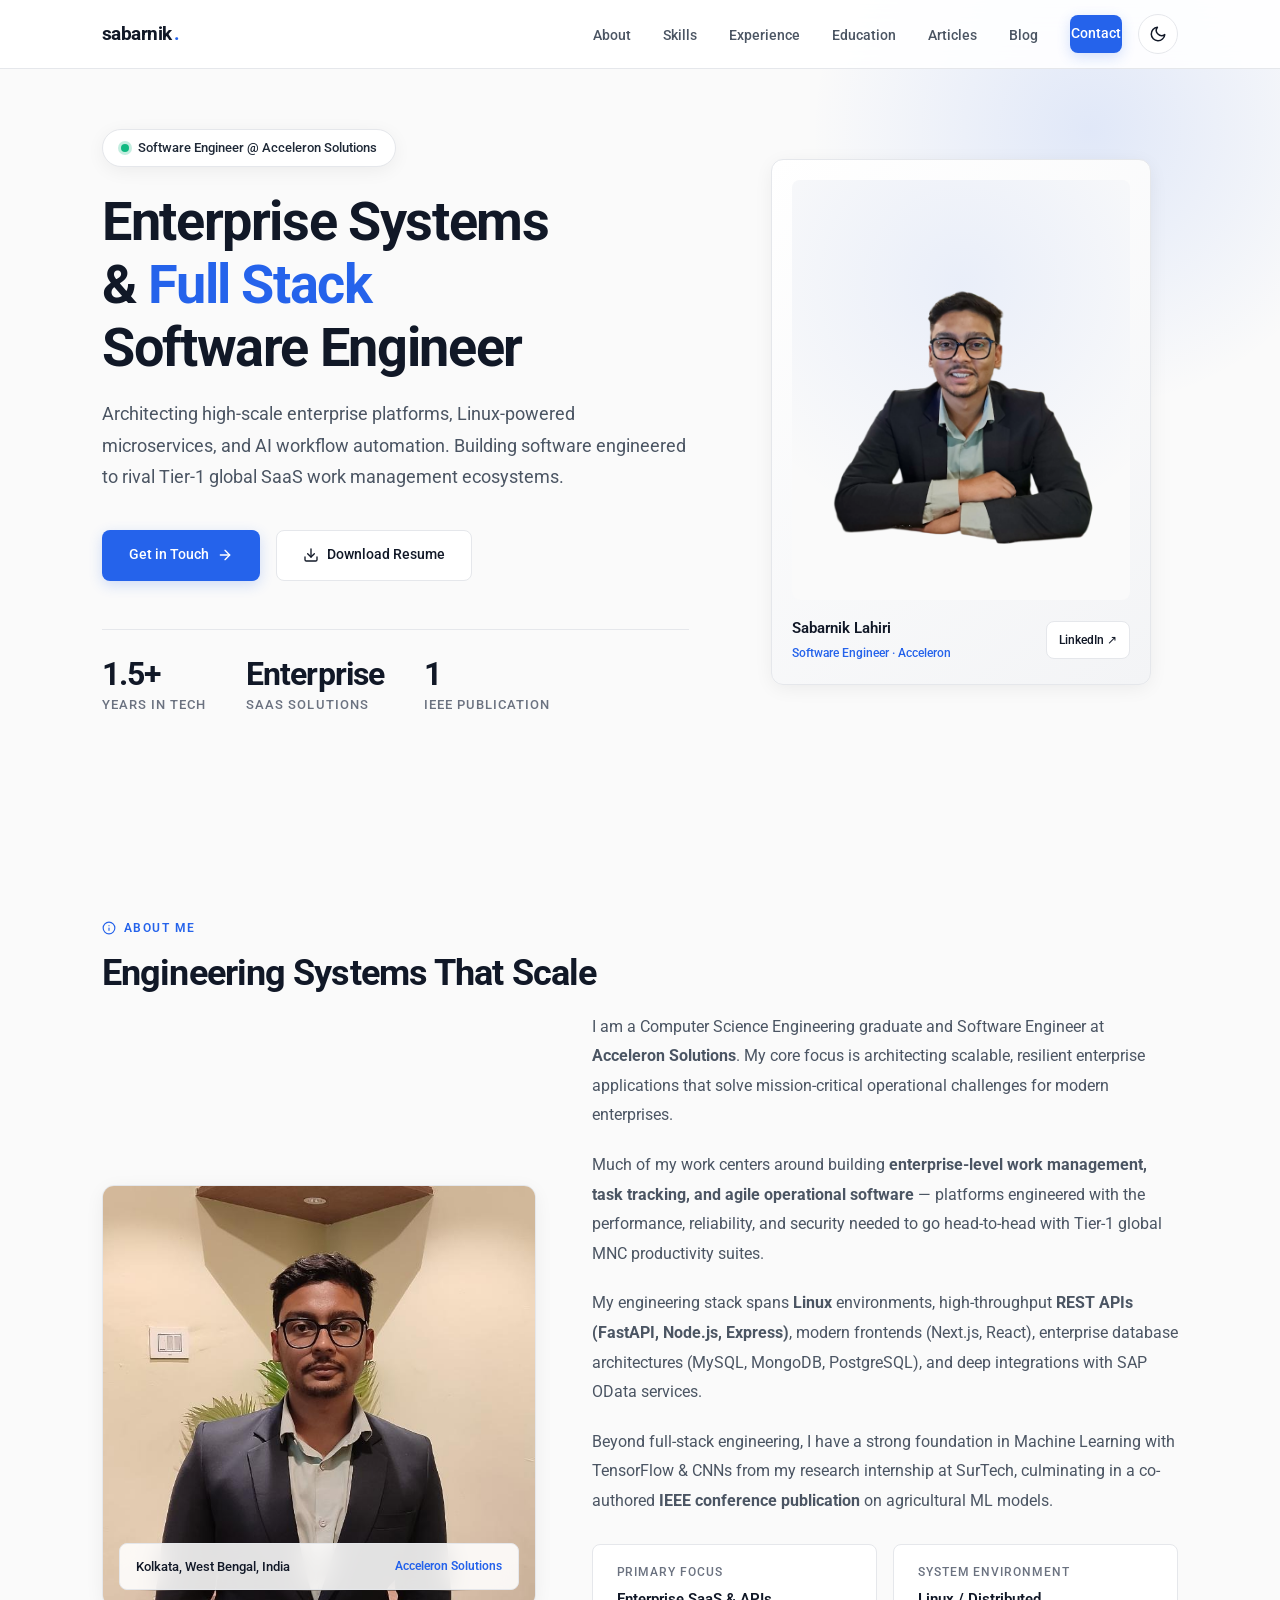
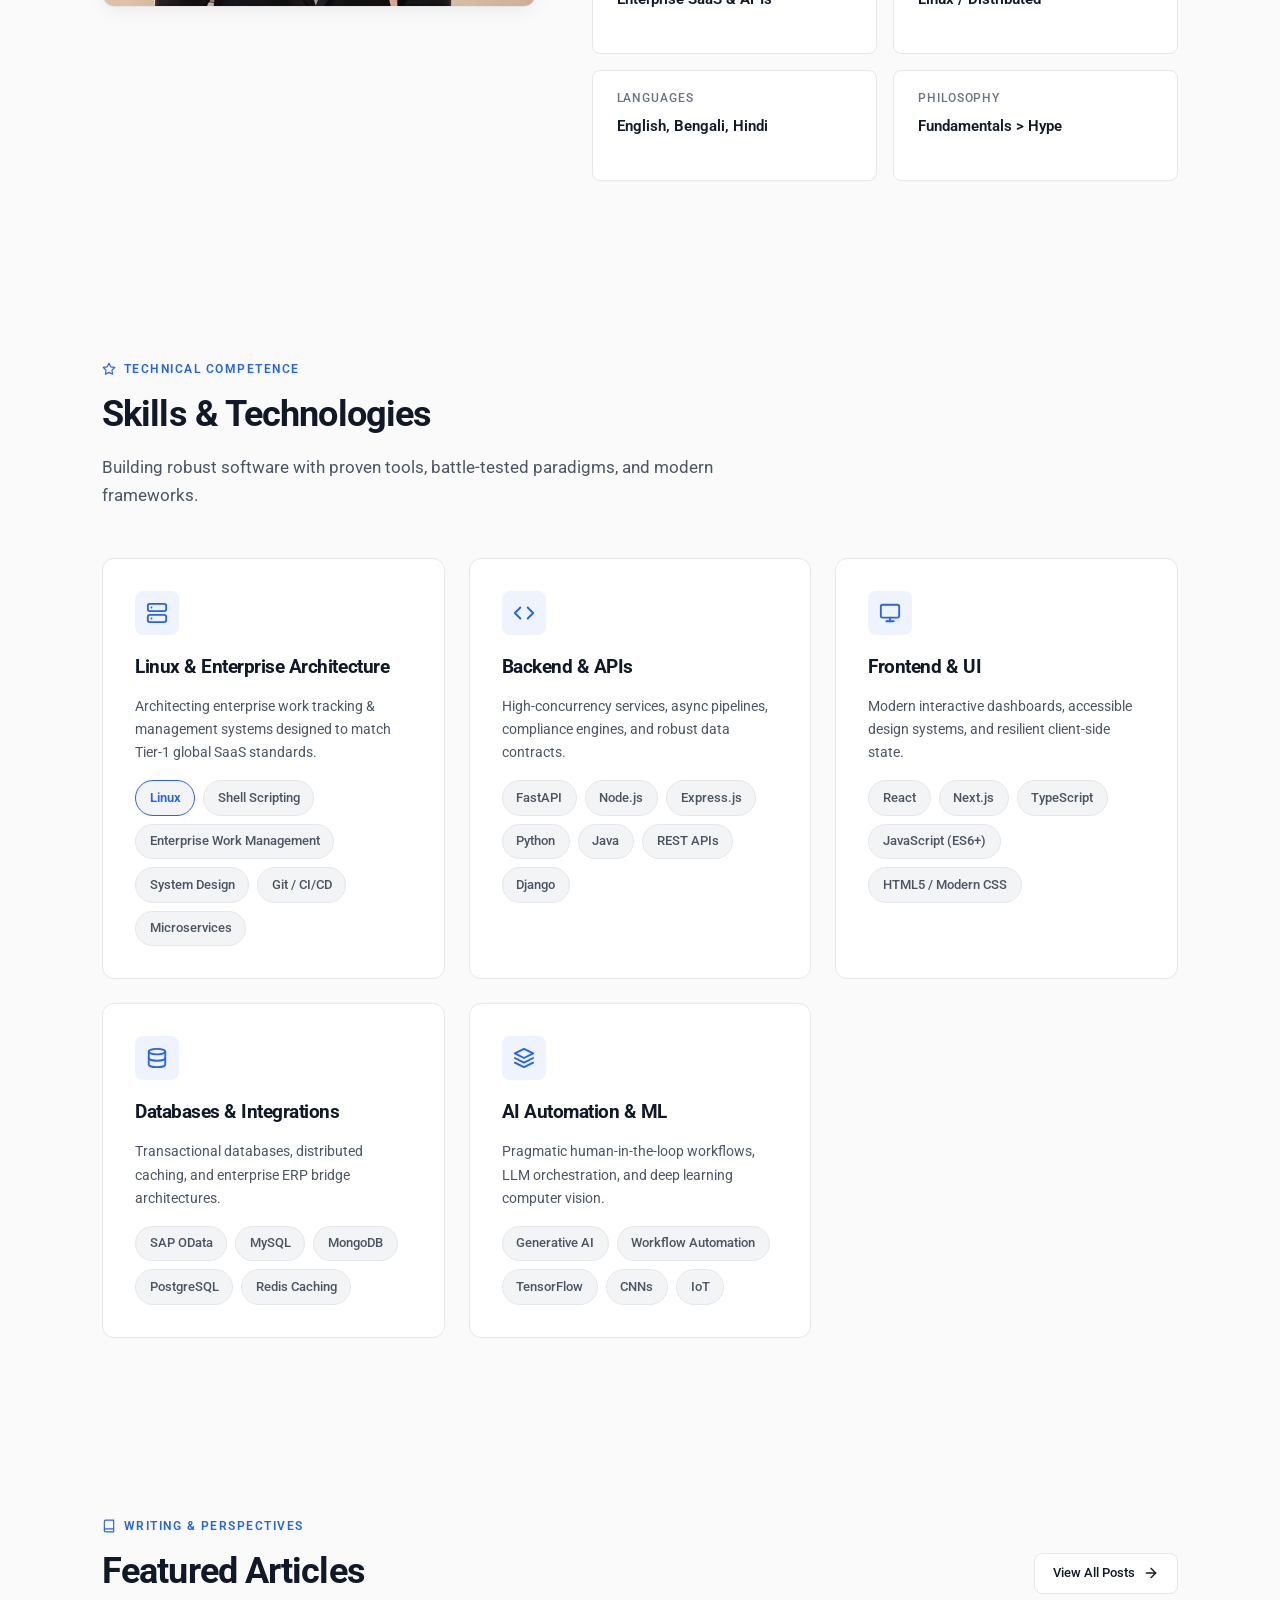
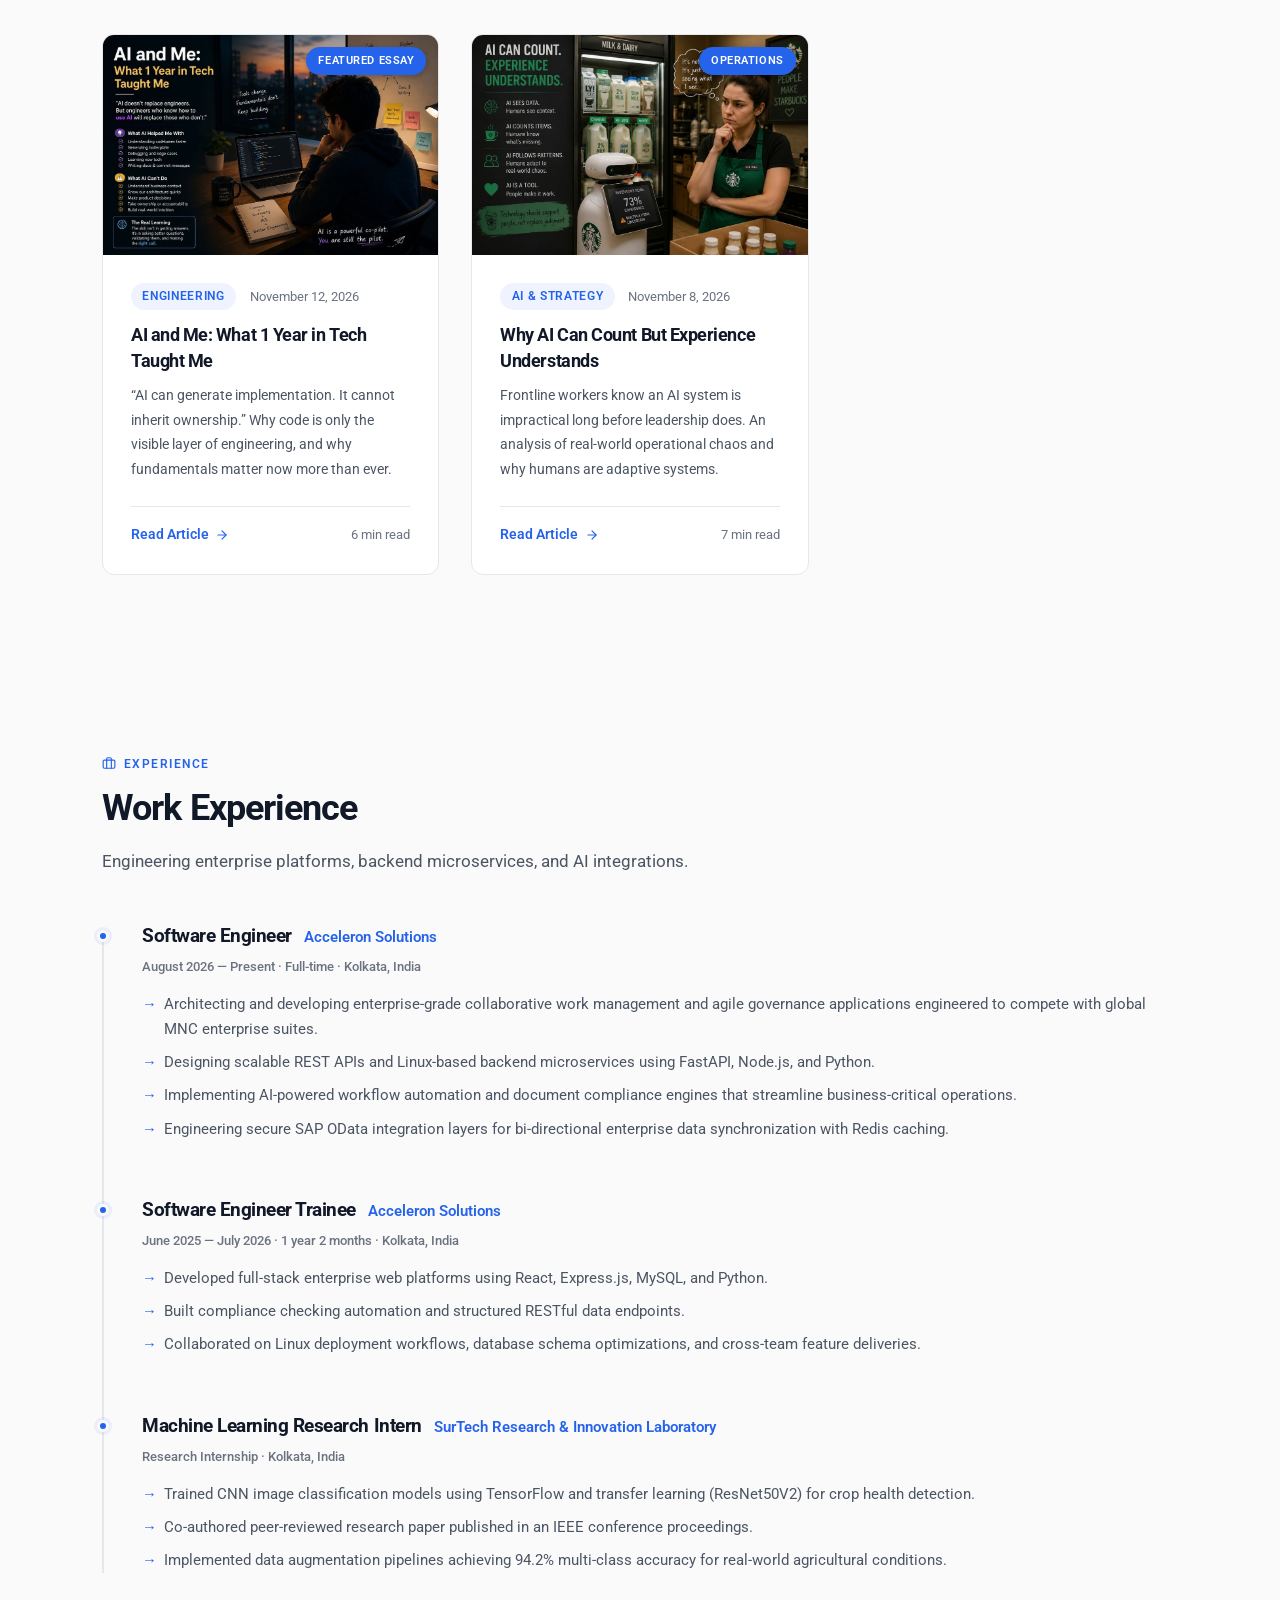
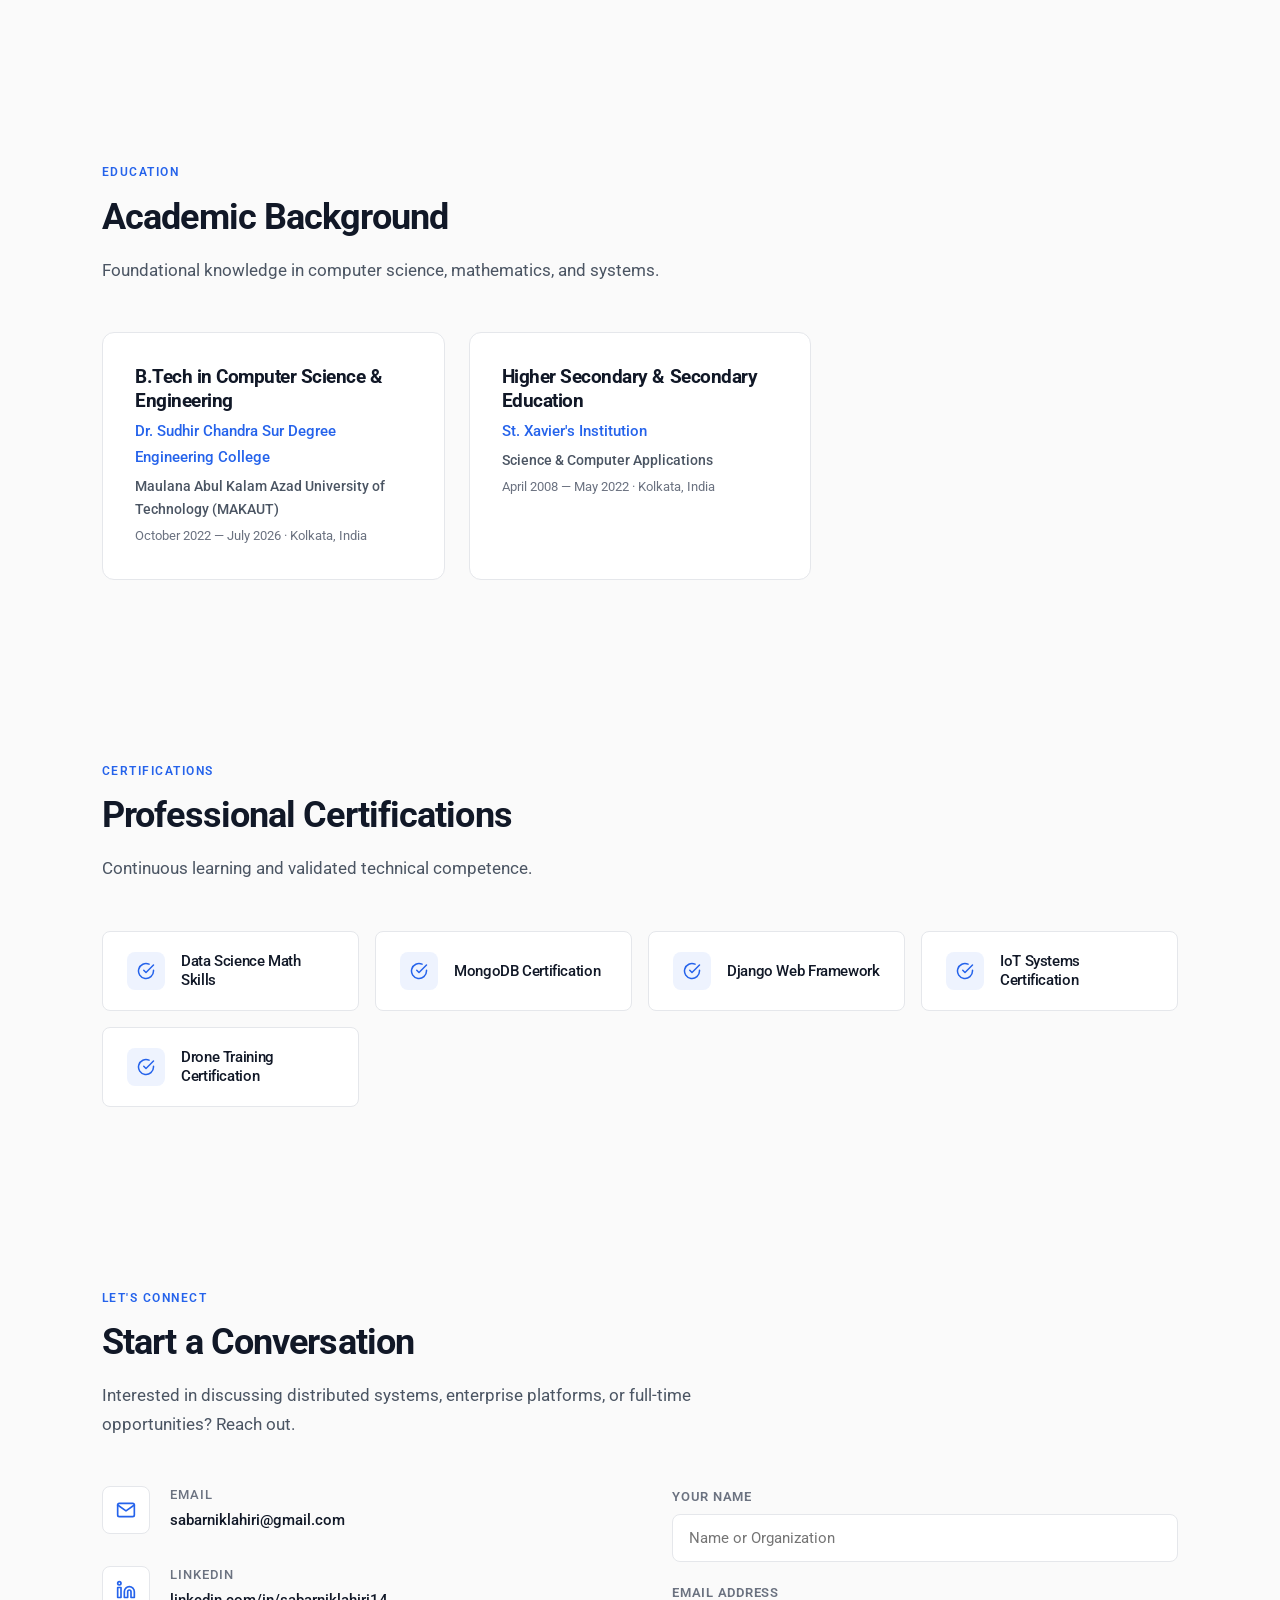
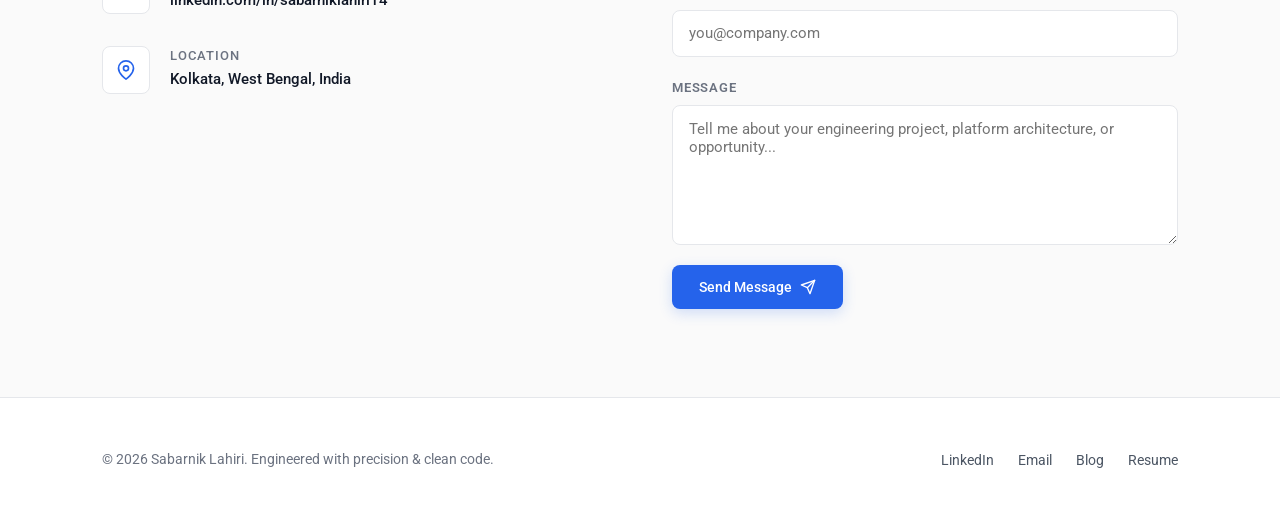
==== index.html @ 0609cbf6 "feat: complete modern portfolio and tech journal with dual theme, mobile responsiveness, blog articl" ====
<!DOCTYPE html>
<html lang="en">
<head>
  <meta charset="UTF-8">
  <meta name="viewport" content="width=device-width, initial-scale=1.0">
  <title>Sabarnik Lahiri — Software Engineer | Enterprise Systems & Full Stack</title>
  <meta name="description" content="Sabarnik Lahiri is a Software Engineer at Acceleron Solutions specializing in enterprise platforms, Linux systems, backend architecture, AI automation, and full-stack development.">
  <meta name="keywords" content="Sabarnik Lahiri, Software Engineer, Enterprise Software, Linux, Full Stack Developer, Backend Systems, FastAPI, Next.js, Node.js, AI Automation, Kolkata">
  <meta name="author" content="Sabarnik Lahiri">
  <meta name="robots" content="index, follow">

  <!-- Open Graph -->
  <meta property="og:title" content="Sabarnik Lahiri — Software Engineer">
  <meta property="og:description" content="Software Engineer building enterprise platforms, Linux-powered systems, and AI automation.">
  <meta property="og:image" content="hero-avatar.png">
  <meta property="og:type" content="website">
  <meta property="og:url" content="https://sabarniklahiri.dev">

  <!-- Twitter Card -->
  <meta name="twitter:card" content="summary_large_image">
  <meta name="twitter:title" content="Sabarnik Lahiri — Software Engineer">
  <meta name="twitter:description" content="Software Engineer building enterprise platforms, Linux-powered systems, and AI automation.">
  <meta name="twitter:image" content="hero-avatar.png">

  <!-- Canonical URL -->
  <link rel="canonical" href="https://sabarniklahiri.dev">

  <!-- Favicon -->
  <link rel="icon" type="image/svg+xml" href="favicon.svg">

  <!-- Fonts -->
  <link rel="preconnect" href="https://fonts.googleapis.com">
  <link rel="preconnect" href="https://fonts.gstatic.com" crossorigin>
  <link href="https://fonts.googleapis.com/css2?family=Roboto:wght@300;400;500;600;700&display=swap" rel="stylesheet">

  <!-- Styles -->
  <link rel="stylesheet" href="css/style.css">

  <!-- JSON-LD Structured Data -->
  <script type="application/ld+json">
  {
    "@context": "https://schema.org",
    "@type": "Person",
    "name": "Sabarnik Lahiri",
    "jobTitle": "Software Engineer",
    "url": "https://sabarniklahiri.dev",
    "email": "sabarniklahiri@gmail.com",
    "image": "https://sabarniklahiri.dev/hero-avatar.png",
    "sameAs": [
      "https://www.linkedin.com/in/sabarniklahiri14"
    ],
    "worksFor": {
      "@type": "Organization",
      "name": "Acceleron Solutions"
    },
    "alumniOf": {
      "@type": "EducationalOrganization",
      "name": "Dr. Sudhir Chandra Sur Degree Engineering College"
    },
    "knowsAbout": [
      "Linux",
      "Enterprise Software Architecture",
      "FastAPI",
      "REST APIs",
      "Generative AI",
      "React",
      "Next.js",
      "Node.js",
      "Python",
      "Java",
      "MySQL",
      "SAP OData",
      "TensorFlow"
    ]
  }
  </script>
</head>
<body>

  <!-- Navigation -->
  <nav class="nav" role="navigation" aria-label="Main navigation">
    <div class="container">
      <a href="index.html" class="nav-logo">sabarnik<span>.</span></a>
      <div class="nav-controls">
        <ul class="nav-links" id="navLinks">
          <li><a href="#about">About</a></li>
          <li><a href="#skills">Skills</a></li>
          <li><a href="#experience">Experience</a></li>
          <li><a href="#education">Education</a></li>
          <li><a href="#featured-blogs">Articles</a></li>
          <li><a href="blog.html">Blog</a></li>
          <li><a href="#contact" class="btn btn-primary btn-sm">Contact</a></li>
        </ul>
        <button class="theme-toggle" aria-label="Toggle color theme" title="Toggle theme">
          <svg class="icon-sun" xmlns="http://www.w3.org/2000/svg" viewBox="0 0 24 24" fill="none" stroke="currentColor" stroke-width="2" stroke-linecap="round" stroke-linejoin="round"><circle cx="12" cy="12" r="5"></circle><line x1="12" y1="1" x2="12" y2="3"></line><line x1="12" y1="21" x2="12" y2="23"></line><line x1="4.22" y1="4.22" x2="5.64" y2="5.64"></line><line x1="18.36" y1="18.36" x2="19.78" y2="19.78"></line><line x1="1" y1="12" x2="3" y2="12"></line><line x1="21" y1="12" x2="23" y2="12"></line><line x1="4.22" y1="19.78" x2="5.64" y2="18.36"></line><line x1="18.36" y1="5.64" x2="19.78" y2="4.22"></line></svg>
          <svg class="icon-moon" xmlns="http://www.w3.org/2000/svg" viewBox="0 0 24 24" fill="none" stroke="currentColor" stroke-width="2" stroke-linecap="round" stroke-linejoin="round"><path d="M21 12.79A9 9 0 1 1 11.21 3 7 7 0 0 0 21 12.79z"></path></svg>
        </button>
        <button class="nav-toggle" id="navToggle" aria-label="Toggle navigation" aria-expanded="false">
          <span></span><span></span><span></span>
        </button>
      </div>
    </div>
  </nav>

  <!-- Hero Section -->
  <section class="hero" id="hero">
    <div class="container">
      <div class="hero-content">
        <div class="hero-badge">
          <span class="dot"></span>
          Software Engineer @ Acceleron Solutions
        </div>
        <h1>Enterprise Systems<br>& <span class="accent">Full Stack</span><br>Software Engineer</h1>
        <p class="hero-desc">
          Architecting high-scale enterprise platforms, Linux-powered microservices, and AI workflow automation. Building software engineered to rival Tier-1 global SaaS work management ecosystems.
        </p>
        <div class="hero-actions">
          <a href="#contact" class="btn btn-primary">
            Get in Touch
            <svg xmlns="http://www.w3.org/2000/svg" viewBox="0 0 24 24" fill="none" stroke="currentColor" stroke-width="2" stroke-linecap="round" stroke-linejoin="round"><line x1="5" y1="12" x2="19" y2="12"></line><polyline points="12 5 19 12 12 19"></polyline></svg>
          </a>
          <a href="resume.pdf" class="btn btn-ghost" download>
            <svg xmlns="http://www.w3.org/2000/svg" viewBox="0 0 24 24" fill="none" stroke="currentColor" stroke-width="2" stroke-linecap="round" stroke-linejoin="round"><path d="M21 15v4a2 2 0 0 1-2 2H5a2 2 0 0 1-2-2v-4"></path><polyline points="7 10 12 15 17 10"></polyline><line x1="12" y1="15" x2="12" y2="3"></line></svg>
            Download Resume
          </a>
        </div>
        <div class="hero-stats">
          <div class="hero-stat">
            <h3>1.5+</h3>
            <p>Years in Tech</p>
          </div>
          <div class="hero-stat">
            <h3>Enterprise</h3>
            <p>SaaS Solutions</p>
          </div>
          <div class="hero-stat">
            <h3>1</h3>
            <p>IEEE Publication</p>
          </div>
        </div>
      </div>
      <div class="hero-image">
        <div class="hero-avatar-card">
          <div class="hero-avatar-img-wrap">
            <img src="hero-avatar.png" alt="Sabarnik Lahiri — Software Engineer" width="400" height="420" loading="eager">
          </div>
          <div class="hero-avatar-caption">
            <div>
              <div class="hero-avatar-name">Sabarnik Lahiri</div>
              <div class="hero-avatar-role">Software Engineer · Acceleron</div>
            </div>
            <a href="https://www.linkedin.com/in/sabarniklahiri14" target="_blank" rel="noopener noreferrer" class="btn btn-ghost btn-sm" style="padding: 0.35rem 0.75rem; font-size: 0.75rem;">
              LinkedIn ↗
            </a>
          </div>
        </div>
      </div>
    </div>
  </section>

  <!-- About Section -->
  <section id="about" class="reveal">
    <div class="container">
      <span class="section-label">
        <svg xmlns="http://www.w3.org/2000/svg" width="14" height="14" viewBox="0 0 24 24" fill="none" stroke="currentColor" stroke-width="2" stroke-linecap="round" stroke-linejoin="round"><circle cx="12" cy="12" r="10"></circle><line x1="12" y1="16" x2="12" y2="12"></line><line x1="12" y1="8" x2="12.01" y2="8"></line></svg>
        About Me
      </span>
      <h2 class="section-title">Engineering Systems That Scale</h2>
      <div class="about-grid">
        <div class="about-photo-wrapper">
          <img src="profile.jpg" alt="Sabarnik Lahiri working in Kolkata" width="440" height="420" loading="lazy">
          <div class="about-photo-badge">
            <span>Kolkata, West Bengal, India</span>
            <small>Acceleron Solutions</small>
          </div>
        </div>
        <div class="about-text">
          <p>
            I am a Computer Science Engineering graduate and Software Engineer at <strong>Acceleron Solutions</strong>. My core focus is architecting scalable, resilient enterprise applications that solve mission-critical operational challenges for modern enterprises.
          </p>
          <p>
            Much of my work centers around building <strong>enterprise-level work management, task tracking, and agile operational software</strong> — platforms engineered with the performance, reliability, and security needed to go head-to-head with Tier-1 global MNC productivity suites.
          </p>
          <p>
            My engineering stack spans <strong>Linux</strong> environments, high-throughput <strong>REST APIs (FastAPI, Node.js, Express)</strong>, modern frontends (Next.js, React), enterprise database architectures (MySQL, MongoDB, PostgreSQL), and deep integrations with SAP OData services.
          </p>
          <p>
            Beyond full-stack engineering, I have a strong foundation in Machine Learning with TensorFlow & CNNs from my research internship at SurTech, culminating in a co-authored <strong>IEEE conference publication</strong> on agricultural ML models.
          </p>
          <div class="about-details">
            <div class="about-detail-item">
              <h4>Primary Focus</h4>
              <p>Enterprise SaaS & APIs</p>
            </div>
            <div class="about-detail-item">
              <h4>System Environment</h4>
              <p>Linux / Distributed</p>
            </div>
            <div class="about-detail-item">
              <h4>Languages</h4>
              <p>English, Bengali, Hindi</p>
            </div>
            <div class="about-detail-item">
              <h4>Philosophy</h4>
              <p>Fundamentals > Hype</p>
            </div>
          </div>
        </div>
      </div>
    </div>
  </section>

  <!-- Skills Section -->
  <section id="skills" class="reveal">
    <div class="container">
      <span class="section-label">
        <svg xmlns="http://www.w3.org/2000/svg" width="14" height="14" viewBox="0 0 24 24" fill="none" stroke="currentColor" stroke-width="2" stroke-linecap="round" stroke-linejoin="round"><polygon points="12 2 15.09 8.26 22 9.27 17 14.14 18.18 21.02 12 17.77 5.82 21.02 7 14.14 2 9.27 8.91 8.26 12 2"></polygon></svg>
        Technical Competence
      </span>
      <h2 class="section-title">Skills & Technologies</h2>
      <p class="section-desc">Building robust software with proven tools, battle-tested paradigms, and modern frameworks.</p>
      <div class="skills-grid">
        
        <!-- Skill 1: Linux & Systems Architecture -->
        <div class="skill-category">
          <div class="skill-category-icon">
            <svg xmlns="http://www.w3.org/2000/svg" width="22" height="22" viewBox="0 0 24 24" fill="none" stroke="currentColor" stroke-width="2" stroke-linecap="round" stroke-linejoin="round"><rect x="2" y="2" width="20" height="8" rx="2" ry="2"></rect><rect x="2" y="14" width="20" height="8" rx="2" ry="2"></rect><line x1="6" y1="6" x2="6.01" y2="6"></line><line x1="6" y1="18" x2="6.01" y2="18"></line></svg>
          </div>
          <h3>Linux & Enterprise Architecture</h3>
          <p style="font-size: 0.85rem; margin-bottom: 1rem; color: var(--text-dim);">
            Architecting enterprise work tracking & management systems designed to match Tier-1 global SaaS standards.
          </p>
          <div class="skill-tags">
            <span class="skill-tag" style="border-color: var(--accent); color: var(--accent); font-weight: 600;">Linux</span>
            <span class="skill-tag">Shell Scripting</span>
            <span class="skill-tag">Enterprise Work Management</span>
            <span class="skill-tag">System Design</span>
            <span class="skill-tag">Git / CI/CD</span>
            <span class="skill-tag">Microservices</span>
          </div>
        </div>

        <!-- Skill 2: Backend & APIs -->
        <div class="skill-category">
          <div class="skill-category-icon">
            <svg xmlns="http://www.w3.org/2000/svg" width="22" height="22" viewBox="0 0 24 24" fill="none" stroke="currentColor" stroke-width="2" stroke-linecap="round" stroke-linejoin="round"><polyline points="16 18 22 12 16 6"></polyline><polyline points="8 6 2 12 8 18"></polyline></svg>
          </div>
          <h3>Backend & APIs</h3>
          <p style="font-size: 0.85rem; margin-bottom: 1rem; color: var(--text-dim);">
            High-concurrency services, async pipelines, compliance engines, and robust data contracts.
          </p>
          <div class="skill-tags">
            <span class="skill-tag">FastAPI</span>
            <span class="skill-tag">Node.js</span>
            <span class="skill-tag">Express.js</span>
            <span class="skill-tag">Python</span>
            <span class="skill-tag">Java</span>
            <span class="skill-tag">REST APIs</span>
            <span class="skill-tag">Django</span>
          </div>
        </div>

        <!-- Skill 3: Frontend & Modern Web -->
        <div class="skill-category">
          <div class="skill-category-icon">
            <svg xmlns="http://www.w3.org/2000/svg" width="22" height="22" viewBox="0 0 24 24" fill="none" stroke="currentColor" stroke-width="2" stroke-linecap="round" stroke-linejoin="round"><rect x="2" y="3" width="20" height="14" rx="2" ry="2"></rect><line x1="8" y1="21" x2="16" y2="21"></line><line x1="12" y1="17" x2="12" y2="21"></line></svg>
          </div>
          <h3>Frontend & UI</h3>
          <p style="font-size: 0.85rem; margin-bottom: 1rem; color: var(--text-dim);">
            Modern interactive dashboards, accessible design systems, and resilient client-side state.
          </p>
          <div class="skill-tags">
            <span class="skill-tag">React</span>
            <span class="skill-tag">Next.js</span>
            <span class="skill-tag">TypeScript</span>
            <span class="skill-tag">JavaScript (ES6+)</span>
            <span class="skill-tag">HTML5 / Modern CSS</span>
          </div>
        </div>

        <!-- Skill 4: Data & Enterprise Integrations -->
        <div class="skill-category">
          <div class="skill-category-icon">
            <svg xmlns="http://www.w3.org/2000/svg" width="22" height="22" viewBox="0 0 24 24" fill="none" stroke="currentColor" stroke-width="2" stroke-linecap="round" stroke-linejoin="round"><ellipse cx="12" cy="5" rx="9" ry="3"></ellipse><path d="M21 12c0 1.66-4 3-9 3s-9-1.34-9-3"></path><path d="M3 5v14c0 1.66 4 3 9 3s9-1.34 9-3V5"></path></svg>
          </div>
          <h3>Databases & Integrations</h3>
          <p style="font-size: 0.85rem; margin-bottom: 1rem; color: var(--text-dim);">
            Transactional databases, distributed caching, and enterprise ERP bridge architectures.
          </p>
          <div class="skill-tags">
            <span class="skill-tag">SAP OData</span>
            <span class="skill-tag">MySQL</span>
            <span class="skill-tag">MongoDB</span>
            <span class="skill-tag">PostgreSQL</span>
            <span class="skill-tag">Redis Caching</span>
          </div>
        </div>

        <!-- Skill 5: AI & Automation -->
        <div class="skill-category">
          <div class="skill-category-icon">
            <svg xmlns="http://www.w3.org/2000/svg" width="22" height="22" viewBox="0 0 24 24" fill="none" stroke="currentColor" stroke-width="2" stroke-linecap="round" stroke-linejoin="round"><path d="M12 2L2 7l10 5 10-5-10-5z"></path><path d="M2 17l10 5 10-5"></path><path d="M2 12l10 5 10-5"></path></svg>
          </div>
          <h3>AI Automation & ML</h3>
          <p style="font-size: 0.85rem; margin-bottom: 1rem; color: var(--text-dim);">
            Pragmatic human-in-the-loop workflows, LLM orchestration, and deep learning computer vision.
          </p>
          <div class="skill-tags">
            <span class="skill-tag">Generative AI</span>
            <span class="skill-tag">Workflow Automation</span>
            <span class="skill-tag">TensorFlow</span>
            <span class="skill-tag">CNNs</span>
            <span class="skill-tag">IoT</span>
          </div>
        </div>

      </div>
    </div>
  </section>

  <!-- Featured Blog Articles Section -->
  <section id="featured-blogs" class="reveal">
    <div class="container">
      <div style="display: flex; align-items: flex-end; justify-content: space-between; margin-bottom: 2.5rem; flex-wrap: wrap; gap: 1rem;">
        <div>
          <span class="section-label">
            <svg xmlns="http://www.w3.org/2000/svg" width="14" height="14" viewBox="0 0 24 24" fill="none" stroke="currentColor" stroke-width="2" stroke-linecap="round" stroke-linejoin="round"><path d="M4 19.5A2.5 2.5 0 0 1 6.5 17H20"></path><path d="M6.5 2H20v20H6.5A2.5 2.5 0 0 1 4 19.5v-15A2.5 2.5 0 0 1 6.5 2z"></path></svg>
            Writing & Perspectives
          </span>
          <h2 class="section-title" style="margin-bottom: 0;">Featured Articles</h2>
        </div>
        <a href="blog.html" class="btn btn-ghost btn-sm">
          View All Posts
          <svg xmlns="http://www.w3.org/2000/svg" width="14" height="14" viewBox="0 0 24 24" fill="none" stroke="currentColor" stroke-width="2" stroke-linecap="round" stroke-linejoin="round"><line x1="5" y1="12" x2="19" y2="12"></line><polyline points="12 5 19 12 12 19"></polyline></svg>
        </a>
      </div>

      <div class="blog-grid">
        
        <!-- Post 1: AI and Me -->
        <article class="blog-card reveal">
          <div class="blog-card-image">
            <span class="blog-badge-featured">Featured Essay</span>
            <img src="ai-and-me.jpg" alt="AI and Me: What 1 Year in Tech Taught Me" width="600" height="340" loading="lazy">
          </div>
          <div class="blog-card-content">
            <div class="blog-card-meta">
              <span class="blog-card-tag">Engineering</span>
              <span class="blog-card-date">November 12, 2026</span>
            </div>
            <h3><a href="post-ai-and-me.html">AI and Me: What 1 Year in Tech Taught Me</a></h3>
            <p>“AI can generate implementation. It cannot inherit ownership.” Why code is only the visible layer of engineering, and why fundamentals matter now more than ever.</p>
            <div class="blog-card-footer">
              <a href="post-ai-and-me.html" class="blog-read-more">
                Read Article
                <svg xmlns="http://www.w3.org/2000/svg" width="14" height="14" viewBox="0 0 24 24" fill="none" stroke="currentColor" stroke-width="2" stroke-linecap="round" stroke-linejoin="round"><line x1="5" y1="12" x2="19" y2="12"></line><polyline points="12 5 19 12 12 19"></polyline></svg>
              </a>
              <span class="blog-read-time">6 min read</span>
            </div>
          </div>
        </article>

        <!-- Post 2: Starbucks AI -->
        <article class="blog-card reveal">
          <div class="blog-card-image">
            <span class="blog-badge-featured">Operations</span>
            <img src="starbucks-ai.jpg" alt="Why AI Can Count But Experience Understands — Starbucks AI inventory" width="600" height="340" loading="lazy">
          </div>
          <div class="blog-card-content">
            <div class="blog-card-meta">
              <span class="blog-card-tag">AI & Strategy</span>
              <span class="blog-card-date">November 8, 2026</span>
            </div>
            <h3><a href="post-starbucks-ai.html">Why AI Can Count But Experience Understands</a></h3>
            <p>Frontline workers know an AI system is impractical long before leadership does. An analysis of real-world operational chaos and why humans are adaptive systems.</p>
            <div class="blog-card-footer">
              <a href="post-starbucks-ai.html" class="blog-read-more">
                Read Article
                <svg xmlns="http://www.w3.org/2000/svg" width="14" height="14" viewBox="0 0 24 24" fill="none" stroke="currentColor" stroke-width="2" stroke-linecap="round" stroke-linejoin="round"><line x1="5" y1="12" x2="19" y2="12"></line><polyline points="12 5 19 12 12 19"></polyline></svg>
              </a>
              <span class="blog-read-time">7 min read</span>
            </div>
          </div>
        </article>

      </div>
    </div>
  </section>

  <!-- Experience Section -->
  <section id="experience" class="reveal">
    <div class="container">
      <span class="section-label">
        <svg xmlns="http://www.w3.org/2000/svg" width="14" height="14" viewBox="0 0 24 24" fill="none" stroke="currentColor" stroke-width="2" stroke-linecap="round" stroke-linejoin="round"><rect x="2" y="7" width="20" height="14" rx="2" ry="2"></rect><path d="M16 21V5a2 2 0 0 0-2-2h-4a2 2 0 0 0-2 2v16"></path></svg>
        Experience
      </span>
      <h2 class="section-title">Work Experience</h2>
      <p class="section-desc">Engineering enterprise platforms, backend microservices, and AI integrations.</p>
      <div class="timeline">
        
        <div class="timeline-item">
          <div class="timeline-item-header">
            <h3>Software Engineer</h3>
            <span class="timeline-company">Acceleron Solutions</span>
          </div>
          <div class="timeline-meta">August 2026 — Present · Full-time · Kolkata, India</div>
          <div class="timeline-desc">
            <ul>
              <li>Architecting and developing enterprise-grade collaborative work management and agile governance applications engineered to compete with global MNC enterprise suites.</li>
              <li>Designing scalable REST APIs and Linux-based backend microservices using FastAPI, Node.js, and Python.</li>
              <li>Implementing AI-powered workflow automation and document compliance engines that streamline business-critical operations.</li>
              <li>Engineering secure SAP OData integration layers for bi-directional enterprise data synchronization with Redis caching.</li>
            </ul>
          </div>
        </div>

        <div class="timeline-item">
          <div class="timeline-item-header">
            <h3>Software Engineer Trainee</h3>
            <span class="timeline-company">Acceleron Solutions</span>
          </div>
          <div class="timeline-meta">June 2025 — July 2026 · 1 year 2 months · Kolkata, India</div>
          <div class="timeline-desc">
            <ul>
              <li>Developed full-stack enterprise web platforms using React, Express.js, MySQL, and Python.</li>
              <li>Built compliance checking automation and structured RESTful data endpoints.</li>
              <li>Collaborated on Linux deployment workflows, database schema optimizations, and cross-team feature deliveries.</li>
            </ul>
          </div>
        </div>

        <div class="timeline-item">
          <div class="timeline-item-header">
            <h3>Machine Learning Research Intern</h3>
            <span class="timeline-company">SurTech Research & Innovation Laboratory</span>
          </div>
          <div class="timeline-meta">Research Internship · Kolkata, India</div>
          <div class="timeline-desc">
            <ul>
              <li>Trained CNN image classification models using TensorFlow and transfer learning (ResNet50V2) for crop health detection.</li>
              <li>Co-authored peer-reviewed research paper published in an IEEE conference proceedings.</li>
              <li>Implemented data augmentation pipelines achieving 94.2% multi-class accuracy for real-world agricultural conditions.</li>
            </ul>
          </div>
        </div>

      </div>
    </div>
  </section>

  <!-- Education Section -->
  <section id="education" class="reveal">
    <div class="container">
      <span class="section-label">Education</span>
      <h2 class="section-title">Academic Background</h2>
      <p class="section-desc">Foundational knowledge in computer science, mathematics, and systems.</p>
      <div class="education-grid">
        <div class="education-card">
          <h3>B.Tech in Computer Science & Engineering</h3>
          <p class="institution">Dr. Sudhir Chandra Sur Degree Engineering College</p>
          <p class="institution" style="font-size: 0.85rem; color: var(--text-dim);">Maulana Abul Kalam Azad University of Technology (MAKAUT)</p>
          <p class="period">October 2022 — July 2026 · Kolkata, India</p>
        </div>
        <div class="education-card">
          <h3>Higher Secondary & Secondary Education</h3>
          <p class="institution">St. Xavier's Institution</p>
          <p class="institution" style="font-size: 0.85rem; color: var(--text-dim);">Science & Computer Applications</p>
          <p class="period">April 2008 — May 2022 · Kolkata, India</p>
        </div>
      </div>
    </div>
  </section>

  <!-- Certifications Section -->
  <section id="certifications" class="reveal">
    <div class="container">
      <span class="section-label">Certifications</span>
      <h2 class="section-title">Professional Certifications</h2>
      <p class="section-desc">Continuous learning and validated technical competence.</p>
      <div class="certs-grid">
        <div class="cert-card">
          <div class="cert-icon">
            <svg xmlns="http://www.w3.org/2000/svg" width="18" height="18" viewBox="0 0 24 24" fill="none" stroke="currentColor" stroke-width="2" stroke-linecap="round" stroke-linejoin="round"><path d="M22 11.08V12a10 10 0 1 1-5.93-9.14"></path><polyline points="22 4 12 14.01 9 11.01"></polyline></svg>
          </div>
          <h4>Data Science Math Skills</h4>
        </div>
        <div class="cert-card">
          <div class="cert-icon">
            <svg xmlns="http://www.w3.org/2000/svg" width="18" height="18" viewBox="0 0 24 24" fill="none" stroke="currentColor" stroke-width="2" stroke-linecap="round" stroke-linejoin="round"><path d="M22 11.08V12a10 10 0 1 1-5.93-9.14"></path><polyline points="22 4 12 14.01 9 11.01"></polyline></svg>
          </div>
          <h4>MongoDB Certification</h4>
        </div>
        <div class="cert-card">
          <div class="cert-icon">
            <svg xmlns="http://www.w3.org/2000/svg" width="18" height="18" viewBox="0 0 24 24" fill="none" stroke="currentColor" stroke-width="2" stroke-linecap="round" stroke-linejoin="round"><path d="M22 11.08V12a10 10 0 1 1-5.93-9.14"></path><polyline points="22 4 12 14.01 9 11.01"></polyline></svg>
          </div>
          <h4>Django Web Framework</h4>
        </div>
        <div class="cert-card">
          <div class="cert-icon">
            <svg xmlns="http://www.w3.org/2000/svg" width="18" height="18" viewBox="0 0 24 24" fill="none" stroke="currentColor" stroke-width="2" stroke-linecap="round" stroke-linejoin="round"><path d="M22 11.08V12a10 10 0 1 1-5.93-9.14"></path><polyline points="22 4 12 14.01 9 11.01"></polyline></svg>
          </div>
          <h4>IoT Systems Certification</h4>
        </div>
        <div class="cert-card">
          <div class="cert-icon">
            <svg xmlns="http://www.w3.org/2000/svg" width="18" height="18" viewBox="0 0 24 24" fill="none" stroke="currentColor" stroke-width="2" stroke-linecap="round" stroke-linejoin="round"><path d="M22 11.08V12a10 10 0 1 1-5.93-9.14"></path><polyline points="22 4 12 14.01 9 11.01"></polyline></svg>
          </div>
          <h4>Drone Training Certification</h4>
        </div>
      </div>
    </div>
  </section>

  <!-- Contact Section -->
  <section id="contact" class="reveal">
    <div class="container">
      <span class="section-label">Let's Connect</span>
      <h2 class="section-title">Start a Conversation</h2>
      <p class="section-desc">Interested in discussing distributed systems, enterprise platforms, or full-time opportunities? Reach out.</p>
      <div class="contact-grid">
        <div class="contact-info">
          <div class="contact-item">
            <div class="contact-item-icon">
              <svg xmlns="http://www.w3.org/2000/svg" width="20" height="20" viewBox="0 0 24 24" fill="none" stroke="currentColor" stroke-width="2" stroke-linecap="round" stroke-linejoin="round"><path d="M4 4h16c1.1 0 2 .9 2 2v12c0 1.1-.9 2-2 2H4c-1.1 0-2-.9-2-2V6c0-1.1.9-2 2-2z"></path><polyline points="22,6 12,13 2,6"></polyline></svg>
            </div>
            <div>
              <h4>Email</h4>
              <a href="mailto:sabarniklahiri@gmail.com">sabarniklahiri@gmail.com</a>
            </div>
          </div>
          <div class="contact-item">
            <div class="contact-item-icon">
              <svg xmlns="http://www.w3.org/2000/svg" width="20" height="20" viewBox="0 0 24 24" fill="none" stroke="currentColor" stroke-width="2" stroke-linecap="round" stroke-linejoin="round"><path d="M16 8a6 6 0 0 1 6 6v7h-4v-7a2 2 0 0 0-2-2 2 2 0 0 0-2 2v7h-4v-7a6 6 0 0 1 6-6z"></path><rect x="2" y="9" width="4" height="12"></rect><circle cx="4" cy="4" r="2"></circle></svg>
            </div>
            <div>
              <h4>LinkedIn</h4>
              <a href="https://www.linkedin.com/in/sabarniklahiri14" target="_blank" rel="noopener noreferrer">linkedin.com/in/sabarniklahiri14</a>
            </div>
          </div>
          <div class="contact-item">
            <div class="contact-item-icon">
              <svg xmlns="http://www.w3.org/2000/svg" width="20" height="20" viewBox="0 0 24 24" fill="none" stroke="currentColor" stroke-width="2" stroke-linecap="round" stroke-linejoin="round"><path d="M21 10c0 7-9 13-9 13s-9-6-9-13a9 9 0 0 1 18 0z"></path><circle cx="12" cy="10" r="3"></circle></svg>
            </div>
            <div>
              <h4>Location</h4>
              <p>Kolkata, West Bengal, India</p>
            </div>
          </div>
        </div>
        <form class="contact-form" id="contactForm">
          <div class="form-group">
            <label for="name">Your Name</label>
            <input type="text" id="name" name="name" placeholder="Name or Organization" required>
          </div>
          <div class="form-group">
            <label for="email">Email Address</label>
            <input type="email" id="email" name="email" placeholder="you@company.com" required>
          </div>
          <div class="form-group">
            <label for="message">Message</label>
            <textarea id="message" name="message" placeholder="Tell me about your engineering project, platform architecture, or opportunity..." required></textarea>
          </div>
          <button type="submit" class="btn btn-primary" style="align-self: flex-start;">
            Send Message
            <svg xmlns="http://www.w3.org/2000/svg" width="16" height="16" viewBox="0 0 24 24" fill="none" stroke="currentColor" stroke-width="2" stroke-linecap="round" stroke-linejoin="round"><line x1="22" y1="2" x2="11" y2="13"></line><polygon points="22 2 15 22 11 13 2 9 22 2"></polygon></svg>
          </button>
        </form>
      </div>
    </div>
  </section>

  <!-- Footer -->
  <footer class="footer">
    <div class="container">
      <p>&copy; 2026 Sabarnik Lahiri. Engineered with precision & clean code.</p>
      <ul class="footer-links">
        <li><a href="https://www.linkedin.com/in/sabarniklahiri14" target="_blank" rel="noopener noreferrer">LinkedIn</a></li>
        <li><a href="mailto:sabarniklahiri@gmail.com">Email</a></li>
        <li><a href="blog.html">Blog</a></li>
        <li><a href="resume.pdf" download>Resume</a></li>
      </ul>
    </div>
  </footer>

  <script src="js/main.js"></script>
</body>
</html>
---- css/style.css ----
/* ============================================
   SABARNIK LAHIRI — Portfolio & Tech Journal
   Modern, Sleek, High-Performance
   Dual-Theme (Dark / Light) & 100% Mobile Responsive
   ============================================ */

/* --- Reset & Base --- */
*, *::before, *::after {
  margin: 0;
  padding: 0;
  box-sizing: border-box;
}

:root {
  /* Dark Theme (Default) */
  --bg:          #0a0a0a;
  --bg-card:     #111111;
  --bg-hover:    #1a1a1a;
  --surface:     #141414;
  --surface-alt: #1a1a1a;
  --border:      #222222;
  --border-light:#2c2c2c;
  --text:        #e5e7eb;
  --text-dim:    #9ca3af;
  --text-muted:  #6b7280;
  --heading:     #ffffff;
  --accent:      #3b82f6;
  --accent-hover:#60a5fa;
  --accent-subtle:rgba(59, 130, 246, 0.12);
  --accent-glow: rgba(59, 130, 246, 0.25);
  --nav-bg:      rgba(10, 10, 10, 0.82);
  --code-bg:     #161618;
  --card-shadow: 0 4px 24px -1px rgba(0, 0, 0, 0.5);
  --radius:      12px;
  --radius-sm:   8px;
  --radius-full: 9999px;
  --transition:  0.22s cubic-bezier(0.4, 0, 0.2, 1);
}

[data-theme="light"] {
  /* Light Theme */
  --bg:          #fafafa;
  --bg-card:     #ffffff;
  --bg-hover:    #f3f4f6;
  --surface:     #ffffff;
  --surface-alt: #f3f4f6;
  --border:      #e5e7eb;
  --border-light:#d1d5db;
  --text:        #1f2937;
  --text-dim:    #4b5563;
  --text-muted:  #6b7280;
  --heading:     #111827;
  --accent:      #2563eb;
  --accent-hover:#1d4ed8;
  --accent-subtle:rgba(37, 99, 235, 0.08);
  --accent-glow: rgba(37, 99, 235, 0.2);
  --nav-bg:      rgba(255, 255, 255, 0.88);
  --code-bg:     #f1f5f9;
  --card-shadow: 0 4px 20px -2px rgba(0, 0, 0, 0.07);
}

html {
  scroll-behavior: smooth;
  font-size: 16px;
  -webkit-text-size-adjust: 100%;
}

body {
  font-family: 'Roboto', -apple-system, BlinkMacSystemFont, 'Segoe UI', sans-serif;
  background: var(--bg);
  color: var(--text);
  line-height: 1.7;
  -webkit-font-smoothing: antialiased;
  -moz-osx-font-smoothing: grayscale;
  overflow-x: hidden;
  transition: background-color var(--transition), color var(--transition);
}

a {
  color: var(--accent);
  text-decoration: none;
  transition: color var(--transition), opacity var(--transition);
}

a:hover {
  color: var(--accent-hover);
}

img {
  max-width: 100%;
  height: auto;
  display: block;
}

/* --- Typography --- */
h1, h2, h3, h4, h5, h6 {
  color: var(--heading);
  font-weight: 700;
  letter-spacing: -0.025em;
  line-height: 1.25;
}

h1 { font-size: clamp(2.1rem, 5vw, 3.4rem); }
h2 { font-size: clamp(1.6rem, 3.2vw, 2.25rem); }
h3 { font-size: 1.2rem; }
h4 { font-size: 1rem; }

p {
  color: var(--text-dim);
  max-width: 68ch;
}

.section-label {
  font-size: 0.78rem;
  font-weight: 600;
  letter-spacing: 0.12em;
  text-transform: uppercase;
  color: var(--accent);
  margin-bottom: 0.75rem;
  display: inline-flex;
  align-items: center;
  gap: 0.5rem;
}

.section-title {
  margin-bottom: 1rem;
}

.section-desc {
  margin-bottom: 3rem;
  font-size: 1.05rem;
  color: var(--text-dim);
}

/* --- Layout --- */
.container {
  max-width: 1140px;
  margin: 0 auto;
  padding: 0 2rem;
}

section {
  padding: 5.5rem 0;
  position: relative;
}

/* --- Navigation --- */
.nav {
  position: fixed;
  top: 0;
  left: 0;
  right: 0;
  z-index: 1000;
  background: var(--nav-bg);
  backdrop-filter: blur(16px);
  -webkit-backdrop-filter: blur(16px);
  border-bottom: 1px solid var(--border);
  transition: background var(--transition), border-color var(--transition);
}

.nav .container {
  display: flex;
  align-items: center;
  justify-content: space-between;
  height: 68px;
}

.nav-logo {
  font-size: 1.2rem;
  font-weight: 700;
  color: var(--heading);
  letter-spacing: -0.03em;
  display: flex;
  align-items: center;
  gap: 0.15rem;
}

.nav-logo span {
  color: var(--accent);
}

.nav-controls {
  display: flex;
  align-items: center;
  gap: 1rem;
}

.nav-links {
  display: flex;
  align-items: center;
  gap: 2rem;
  list-style: none;
}

.nav-links a {
  font-size: 0.9rem;
  font-weight: 500;
  color: var(--text-dim);
  transition: color var(--transition);
  position: relative;
  padding: 0.35rem 0;
}

.nav-links a::after {
  content: '';
  position: absolute;
  bottom: -2px;
  left: 0;
  width: 0;
  height: 2px;
  background: var(--accent);
  transition: width var(--transition);
  border-radius: var(--radius-full);
}

.nav-links a:hover,
.nav-links a.active {
  color: var(--heading);
}

.nav-links a:hover::after,
.nav-links a.active::after {
  width: 100%;
}

/* --- Theme Toggle Button --- */
.theme-toggle {
  background: var(--surface);
  border: 1px solid var(--border);
  border-radius: var(--radius-full);
  width: 40px;
  height: 40px;
  display: inline-flex;
  align-items: center;
  justify-content: center;
  color: var(--heading);
  cursor: pointer;
  transition: all var(--transition);
  outline: none;
  flex-shrink: 0;
}

.theme-toggle:hover {
  background: var(--bg-hover);
  border-color: var(--accent);
  color: var(--accent);
  transform: rotate(15deg);
}

.theme-toggle svg {
  width: 18px;
  height: 18px;
  transition: transform var(--transition);
}

.theme-toggle .icon-moon {
  display: none;
}

[data-theme="light"] .theme-toggle .icon-sun {
  display: none;
}

[data-theme="light"] .theme-toggle .icon-moon {
  display: block;
}

.nav-toggle {
  display: none;
  background: var(--surface);
  border: 1px solid var(--border);
  border-radius: var(--radius-sm);
  cursor: pointer;
  width: 42px;
  height: 42px;
  padding: 10px 9px;
  flex-direction: column;
  justify-content: space-around;
  align-items: center;
  transition: border-color var(--transition);
}

.nav-toggle span {
  display: block;
  width: 22px;
  height: 2px;
  background: var(--heading);
  border-radius: 2px;
  transition: var(--transition);
}

.nav-toggle.open span:nth-child(1) {
  transform: translateY(7px) rotate(45deg);
}
.nav-toggle.open span:nth-child(2) {
  opacity: 0;
}
.nav-toggle.open span:nth-child(3) {
  transform: translateY(-7px) rotate(-45deg);
}

/* --- Hero Section --- */
.hero {
  min-height: 92vh;
  display: flex;
  align-items: center;
  padding-top: 80px;
  padding-bottom: 4rem;
  position: relative;
  overflow: hidden;
}

.hero::before {
  content: '';
  position: absolute;
  top: -160px;
  right: -100px;
  width: 580px;
  height: 580px;
  background: radial-gradient(circle, var(--accent-glow) 0%, transparent 68%);
  pointer-events: none;
  opacity: 0.6;
}

.hero .container {
  display: grid;
  grid-template-columns: 1.15fr 0.85fr;
  gap: 3.5rem;
  align-items: center;
}

.hero-content {
  position: relative;
  z-index: 2;
}

.hero-badge {
  display: inline-flex;
  align-items: center;
  gap: 0.6rem;
  padding: 0.45rem 1.1rem;
  background: var(--surface);
  border: 1px solid var(--border);
  border-radius: var(--radius-full);
  font-size: 0.825rem;
  font-weight: 500;
  color: var(--text);
  margin-bottom: 1.5rem;
  box-shadow: var(--card-shadow);
}

.hero-badge .dot {
  width: 8px;
  height: 8px;
  background: #10b981;
  border-radius: 50%;
  box-shadow: 0 0 0 3px rgba(16, 185, 129, 0.25);
  animation: pulse 2s infinite;
}

@keyframes pulse {
  0%, 100% { opacity: 1; transform: scale(1); }
  50% { opacity: 0.6; transform: scale(1.15); }
}

.hero h1 {
  margin-bottom: 1.25rem;
  line-height: 1.15;
}

.hero h1 .accent {
  color: var(--accent);
}

.hero-desc {
  font-size: 1.1rem;
  margin-bottom: 2.25rem;
  line-height: 1.8;
  color: var(--text-dim);
}

.hero-actions {
  display: flex;
  align-items: center;
  gap: 1rem;
  margin-bottom: 3rem;
  flex-wrap: wrap;
}

.hero-stats {
  display: flex;
  gap: 2.5rem;
  padding-top: 1.5rem;
  border-top: 1px solid var(--border);
  flex-wrap: wrap;
}

.hero-stat h3 {
  font-size: 2rem;
  font-weight: 700;
  color: var(--heading);
  letter-spacing: -0.03em;
}

.hero-stat p {
  font-size: 0.8rem;
  text-transform: uppercase;
  letter-spacing: 0.08em;
  color: var(--text-muted);
  font-weight: 500;
}

/* Hero Avatar Showcase */
.hero-image {
  position: relative;
  display: flex;
  justify-content: center;
  align-items: center;
}

.hero-avatar-card {
  position: relative;
  width: 100%;
  max-width: 380px;
  border-radius: var(--radius);
  background: linear-gradient(145deg, var(--surface), var(--surface-alt));
  border: 1px solid var(--border);
  box-shadow: var(--card-shadow);
  padding: 1.25rem;
  overflow: hidden;
  transition: transform var(--transition), border-color var(--transition);
}

.hero-avatar-card:hover {
  transform: translateY(-4px);
  border-color: var(--accent);
}

.hero-avatar-img-wrap {
  position: relative;
  width: 100%;
  height: 420px;
  border-radius: var(--radius-sm);
  overflow: hidden;
  background: radial-gradient(circle at 50% 25%, var(--accent-subtle) 0%, transparent 70%), var(--bg);
  display: flex;
  align-items: flex-end;
  justify-content: center;
}

.hero-avatar-img-wrap img {
  width: 100%;
  height: 100%;
  object-fit: contain;
  object-position: bottom center;
  transition: transform 0.4s ease;
}

.hero-avatar-card:hover .hero-avatar-img-wrap img {
  transform: scale(1.02);
}

.hero-avatar-caption {
  margin-top: 1rem;
  display: flex;
  align-items: center;
  justify-content: space-between;
}

.hero-avatar-name {
  font-weight: 600;
  font-size: 0.95rem;
  color: var(--heading);
}

.hero-avatar-role {
  font-size: 0.78rem;
  color: var(--accent);
  font-weight: 500;
}

/* --- Buttons --- */
.btn {
  display: inline-flex;
  align-items: center;
  justify-content: center;
  gap: 0.55rem;
  padding: 0.75rem 1.6rem;
  border-radius: var(--radius-sm);
  font-family: inherit;
  font-size: 0.9rem;
  font-weight: 500;
  cursor: pointer;
  transition: all var(--transition);
  border: 1px solid transparent;
  text-decoration: none;
  min-height: 44px;
}

.btn-primary {
  background: var(--accent);
  color: #ffffff !important;
  box-shadow: 0 4px 14px var(--accent-glow);
}

.btn-primary:hover {
  background: var(--accent-hover);
  color: #ffffff !important;
  transform: translateY(-2px);
  box-shadow: 0 6px 20px var(--accent-glow);
}

.btn-ghost {
  background: var(--surface);
  color: var(--heading);
  border-color: var(--border);
}

.btn-ghost:hover {
  background: var(--bg-hover);
  color: var(--heading);
  border-color: var(--border-light);
  transform: translateY(-1px);
}

.btn-sm {
  padding: 0.5rem 1.1rem;
  font-size: 0.825rem;
  min-height: 38px;
}

.btn svg {
  width: 16px;
  height: 16px;
  flex-shrink: 0;
}

/* --- About Section --- */
.about-grid {
  display: grid;
  grid-template-columns: 0.85fr 1.15fr;
  gap: 3.5rem;
  align-items: center;
}

.about-photo-wrapper {
  position: relative;
  border-radius: var(--radius);
  overflow: hidden;
  border: 1px solid var(--border);
  box-shadow: var(--card-shadow);
  background: var(--surface);
}

.about-photo-wrapper img {
  width: 100%;
  height: 420px;
  object-fit: cover;
  object-position: center top;
}

.about-photo-badge {
  position: absolute;
  bottom: 1rem;
  left: 1rem;
  right: 1rem;
  padding: 0.75rem 1rem;
  background: var(--nav-bg);
  backdrop-filter: blur(12px);
  -webkit-backdrop-filter: blur(12px);
  border: 1px solid var(--border);
  border-radius: var(--radius-sm);
  display: flex;
  align-items: center;
  justify-content: space-between;
}

.about-photo-badge span {
  font-size: 0.8rem;
  font-weight: 500;
  color: var(--heading);
}

.about-photo-badge small {
  color: var(--accent);
  font-size: 0.75rem;
  font-weight: 600;
}

.about-text p {
  margin-bottom: 1.25rem;
  font-size: 1rem;
  line-height: 1.85;
}

.about-details {
  display: grid;
  grid-template-columns: 1fr 1fr;
  gap: 1rem;
  margin-top: 1.75rem;
}

.about-detail-item {
  padding: 1.25rem 1.5rem;
  background: var(--surface);
  border: 1px solid var(--border);
  border-radius: var(--radius-sm);
  transition: border-color var(--transition);
}

.about-detail-item:hover {
  border-color: var(--accent);
}

.about-detail-item h4 {
  font-size: 0.75rem;
  text-transform: uppercase;
  letter-spacing: 0.08em;
  color: var(--text-muted);
  margin-bottom: 0.35rem;
  font-weight: 500;
}

.about-detail-item p {
  color: var(--heading);
  font-weight: 600;
  font-size: 0.95rem;
}

/* --- Skills Section --- */
.skills-grid {
  display: grid;
  grid-template-columns: repeat(auto-fill, minmax(260px, 1fr));
  gap: 1.5rem;
}

.skill-category {
  padding: 2rem;
  background: var(--surface);
  border: 1px solid var(--border);
  border-radius: var(--radius);
  transition: border-color var(--transition), transform var(--transition), box-shadow var(--transition);
}

.skill-category:hover {
  border-color: var(--accent);
  transform: translateY(-3px);
  box-shadow: var(--card-shadow);
}

.skill-category-icon {
  width: 44px;
  height: 44px;
  background: var(--accent-subtle);
  border-radius: var(--radius-sm);
  display: flex;
  align-items: center;
  justify-content: center;
  margin-bottom: 1.25rem;
  color: var(--accent);
}

.skill-category h3 {
  margin-bottom: 1rem;
}

.skill-tags {
  display: flex;
  flex-wrap: wrap;
  gap: 0.5rem;
}

.skill-tag {
  padding: 0.35rem 0.85rem;
  background: var(--surface-alt);
  border: 1px solid var(--border);
  border-radius: var(--radius-full);
  font-size: 0.825rem;
  font-weight: 500;
  color: var(--text-dim);
  transition: all var(--transition);
}

.skill-tag:hover {
  border-color: var(--accent);
  color: var(--accent);
  background: var(--surface);
}

/* --- Experience Section --- */
.timeline {
  position: relative;
  padding-left: 2.5rem;
}

.timeline::before {
  content: '';
  position: absolute;
  left: 0;
  top: 8px;
  bottom: 0;
  width: 2px;
  background: var(--border);
}

.timeline-item {
  position: relative;
  padding-bottom: 3rem;
}

.timeline-item:last-child {
  padding-bottom: 0;
}

.timeline-item::before {
  content: '';
  position: absolute;
  left: -2.5rem;
  top: 6px;
  width: 12px;
  height: 12px;
  background: var(--accent);
  border: 3px solid var(--bg);
  border-radius: 50%;
  transform: translateX(-5px);
  box-shadow: 0 0 0 3px var(--accent-subtle);
}

.timeline-item-header {
  display: flex;
  align-items: baseline;
  gap: 0.75rem;
  margin-bottom: 0.35rem;
  flex-wrap: wrap;
}

.timeline-item h3 {
  color: var(--heading);
}

.timeline-company {
  font-size: 0.95rem;
  color: var(--accent);
  font-weight: 600;
}

.timeline-meta {
  font-size: 0.825rem;
  color: var(--text-muted);
  margin-bottom: 0.85rem;
  font-weight: 500;
}

.timeline-desc ul {
  list-style: none;
  margin-top: 0.5rem;
}

.timeline-desc ul li {
  position: relative;
  padding-left: 1.35rem;
  margin-bottom: 0.5rem;
  color: var(--text-dim);
  font-size: 0.925rem;
  line-height: 1.7;
}

.timeline-desc ul li::before {
  content: '→';
  position: absolute;
  left: 0;
  color: var(--accent);
  font-weight: 600;
}

/* --- Education Section --- */
.education-grid {
  display: grid;
  grid-template-columns: repeat(auto-fill, minmax(320px, 1fr));
  gap: 1.5rem;
}

.education-card {
  padding: 2rem;
  background: var(--surface);
  border: 1px solid var(--border);
  border-radius: var(--radius);
  transition: border-color var(--transition), transform var(--transition);
}

.education-card:hover {
  border-color: var(--accent);
  transform: translateY(-2px);
}

.education-card h3 {
  margin-bottom: 0.35rem;
}

.education-card .institution {
  color: var(--accent);
  font-size: 0.95rem;
  font-weight: 500;
  margin-bottom: 0.25rem;
}

.education-card .period {
  color: var(--text-muted);
  font-size: 0.825rem;
}

/* --- Certifications Section --- */
.certs-grid {
  display: grid;
  grid-template-columns: repeat(auto-fill, minmax(240px, 1fr));
  gap: 1rem;
}

.cert-card {
  display: flex;
  align-items: center;
  gap: 1rem;
  padding: 1.25rem 1.5rem;
  background: var(--surface);
  border: 1px solid var(--border);
  border-radius: var(--radius-sm);
  transition: border-color var(--transition), transform var(--transition);
}

.cert-card:hover {
  border-color: var(--accent);
  transform: translateY(-2px);
}

.cert-icon {
  width: 38px;
  height: 38px;
  background: var(--accent-subtle);
  border-radius: var(--radius-sm);
  display: flex;
  align-items: center;
  justify-content: center;
  color: var(--accent);
  flex-shrink: 0;
}

.cert-card h4 {
  font-size: 0.925rem;
  font-weight: 500;
}

/* --- Contact Section --- */
.contact-grid {
  display: grid;
  grid-template-columns: 1fr 1fr;
  gap: 4rem;
}

.contact-info {
  display: flex;
  flex-direction: column;
  gap: 2rem;
}

.contact-item {
  display: flex;
  align-items: center;
  gap: 1.25rem;
}

.contact-item-icon {
  width: 48px;
  height: 48px;
  background: var(--surface);
  border: 1px solid var(--border);
  border-radius: var(--radius-sm);
  display: flex;
  align-items: center;
  justify-content: center;
  color: var(--accent);
  flex-shrink: 0;
}

.contact-item h4 {
  font-size: 0.8rem;
  text-transform: uppercase;
  letter-spacing: 0.08em;
  color: var(--text-muted);
  font-weight: 500;
  margin-bottom: 0.2rem;
}

.contact-item p, .contact-item a {
  color: var(--heading);
  font-weight: 500;
  font-size: 0.95rem;
}

.contact-form {
  display: flex;
  flex-direction: column;
  gap: 1.25rem;
}

.form-group {
  display: flex;
  flex-direction: column;
  gap: 0.4rem;
}

.form-group label {
  font-size: 0.8rem;
  color: var(--text-muted);
  text-transform: uppercase;
  letter-spacing: 0.06em;
  font-weight: 600;
}

.form-group input,
.form-group textarea {
  padding: 0.85rem 1rem;
  background: var(--surface);
  border: 1px solid var(--border);
  border-radius: var(--radius-sm);
  color: var(--heading);
  font-family: inherit;
  font-size: 0.95rem;
  transition: border-color var(--transition), box-shadow var(--transition);
  outline: none;
  min-height: 44px;
}

.form-group input:focus,
.form-group textarea:focus {
  border-color: var(--accent);
  box-shadow: 0 0 0 3px var(--accent-subtle);
}

.form-group textarea {
  resize: vertical;
  min-height: 140px;
}

/* --- Blog Page Styles --- */
.blog-hero {
  padding-top: calc(68px + 4rem);
  padding-bottom: 3rem;
}

.blog-grid {
  display: grid;
  grid-template-columns: repeat(auto-fill, minmax(330px, 1fr));
  gap: 2rem;
}

.blog-card {
  background: var(--surface);
  border: 1px solid var(--border);
  border-radius: var(--radius);
  overflow: hidden;
  display: flex;
  flex-direction: column;
  transition: border-color var(--transition), transform var(--transition), box-shadow var(--transition);
}

.blog-card:hover {
  border-color: var(--accent);
  transform: translateY(-4px);
  box-shadow: var(--card-shadow);
}

.blog-card-image {
  width: 100%;
  height: 220px;
  background: var(--surface-alt);
  overflow: hidden;
  position: relative;
}

.blog-card-image img {
  width: 100%;
  height: 100%;
  object-fit: cover;
  transition: transform 0.4s ease;
}

.blog-card:hover .blog-card-image img {
  transform: scale(1.04);
}

.blog-card-content {
  padding: 1.75rem;
  display: flex;
  flex-direction: column;
  flex: 1;
}

.blog-card-meta {
  display: flex;
  align-items: center;
  gap: 0.85rem;
  margin-bottom: 0.75rem;
}

.blog-card-tag {
  font-size: 0.725rem;
  padding: 0.25rem 0.7rem;
  background: var(--accent-subtle);
  color: var(--accent);
  border-radius: var(--radius-full);
  text-transform: uppercase;
  letter-spacing: 0.06em;
  font-weight: 600;
}

.blog-card-date {
  font-size: 0.8rem;
  color: var(--text-muted);
}

.blog-card h3 {
  font-size: 1.15rem;
  margin-bottom: 0.65rem;
  line-height: 1.4;
}

.blog-card h3 a {
  color: var(--heading);
  transition: color var(--transition);
}

.blog-card h3 a:hover {
  color: var(--accent);
}

.blog-card p {
  font-size: 0.9rem;
  line-height: 1.7;
  margin-bottom: 1.5rem;
  color: var(--text-dim);
  flex: 1;
}

.blog-card-footer {
  display: flex;
  align-items: center;
  justify-content: space-between;
  padding-top: 1rem;
  border-top: 1px solid var(--border);
  margin-top: auto;
}

.blog-read-more {
  font-size: 0.85rem;
  font-weight: 600;
  color: var(--accent);
  display: inline-flex;
  align-items: center;
  gap: 0.4rem;
}

.blog-read-time {
  font-size: 0.8rem;
  color: var(--text-muted);
}

/* Featured Blog Post Badge */
.blog-badge-featured {
  position: absolute;
  top: 12px;
  right: 12px;
  background: var(--accent);
  color: #ffffff;
  padding: 0.3rem 0.75rem;
  border-radius: var(--radius-full);
  font-size: 0.7rem;
  font-weight: 600;
  text-transform: uppercase;
  letter-spacing: 0.05em;
  box-shadow: 0 2px 8px rgba(0,0,0,0.3);
  z-index: 2;
}

/* --- Single Blog Post Page --- */
.post-header {
  padding-top: calc(68px + 3.5rem);
  padding-bottom: 2rem;
  text-align: center;
}

.post-meta {
  display: flex;
  align-items: center;
  justify-content: center;
  gap: 1.25rem;
  margin-bottom: 1.5rem;
  flex-wrap: wrap;
}

.post-header h1 {
  margin-bottom: 1.25rem;
  max-width: 840px;
  margin-left: auto;
  margin-right: auto;
  line-height: 1.25;
}

.post-header .lead {
  max-width: 720px;
  margin: 0 auto;
  font-size: 1.15rem;
  line-height: 1.75;
  color: var(--text-dim);
}

/* Featured Post Image in Article */
.post-cover-image {
  max-width: 860px;
  margin: 2.5rem auto 3rem;
  border-radius: var(--radius);
  overflow: hidden;
  border: 1px solid var(--border);
  box-shadow: var(--card-shadow);
  background: var(--surface);
}

.post-cover-image img {
  width: 100%;
  height: auto;
  max-height: 520px;
  object-fit: cover;
}

.post-cover-caption {
  padding: 0.75rem 1.25rem;
  font-size: 0.8rem;
  color: var(--text-muted);
  text-align: center;
  border-top: 1px solid var(--border);
  background: var(--surface-alt);
}

.post-content {
  max-width: 740px;
  margin: 0 auto;
  padding: 0 1.5rem 3rem;
}

.post-content h2 {
  margin-top: 2.75rem;
  margin-bottom: 1rem;
  font-size: 1.6rem;
  padding-bottom: 0.4rem;
  border-bottom: 1px solid var(--border);
}

.post-content h3 {
  margin-top: 2rem;
  margin-bottom: 0.75rem;
  font-size: 1.25rem;
}

.post-content p {
  margin-bottom: 1.4rem;
  max-width: none;
  color: var(--text);
  font-size: 1.05rem;
  line-height: 1.85;
}

.post-content ul, .post-content ol {
  margin-bottom: 1.5rem;
  padding-left: 1.5rem;
  color: var(--text);
}

.post-content li {
  margin-bottom: 0.65rem;
  line-height: 1.75;
  font-size: 1.025rem;
}

.post-content blockquote {
  border-left: 4px solid var(--accent);
  padding: 1.25rem 1.75rem;
  margin: 2rem 0;
  background: var(--surface);
  border-radius: 0 var(--radius-sm) var(--radius-sm) 0;
  box-shadow: var(--card-shadow);
}

.post-content blockquote p {
  color: var(--heading);
  font-style: italic;
  margin-bottom: 0;
  font-size: 1.08rem;
}

.post-content code {
  background: var(--code-bg);
  padding: 0.2rem 0.45rem;
  border-radius: 4px;
  font-size: 0.9em;
  color: var(--accent);
  border: 1px solid var(--border);
}

.post-content pre {
  background: var(--code-bg);
  border: 1px solid var(--border);
  border-radius: var(--radius-sm);
  padding: 1.5rem;
  overflow-x: auto;
  margin: 1.75rem 0;
}

.post-content pre code {
  background: none;
  border: none;
  padding: 0;
  color: var(--text);
  font-family: 'Consolas', 'Monaco', 'Courier New', monospace;
  font-size: 0.9rem;
  line-height: 1.6;
}

/* Callout Box */
.post-callout {
  padding: 1.5rem;
  background: var(--accent-subtle);
  border-left: 4px solid var(--accent);
  border-radius: 0 var(--radius-sm) var(--radius-sm) 0;
  margin: 2rem 0;
}

.post-callout h4 {
  color: var(--accent);
  margin-bottom: 0.5rem;
  display: flex;
  align-items: center;
  gap: 0.5rem;
}

.post-callout p {
  margin-bottom: 0;
  color: var(--text);
  font-size: 0.975rem;
}

/* --- Social Sharing Bar --- */
.share-bar-container {
  max-width: 740px;
  margin: 3rem auto 0;
  padding: 1.75rem 0;
  border-top: 1px solid var(--border);
  border-bottom: 1px solid var(--border);
}

.share-bar-inner {
  display: flex;
  align-items: center;
  justify-content: space-between;
  flex-wrap: wrap;
  gap: 1rem;
}

.share-label {
  font-size: 0.9rem;
  font-weight: 600;
  color: var(--heading);
  display: flex;
  align-items: center;
  gap: 0.5rem;
}

.share-buttons {
  display: flex;
  align-items: center;
  gap: 0.65rem;
  flex-wrap: wrap;
}

.share-btn {
  display: inline-flex;
  align-items: center;
  justify-content: center;
  gap: 0.5rem;
  padding: 0.55rem 1rem;
  background: var(--surface);
  border: 1px solid var(--border);
  border-radius: var(--radius-sm);
  color: var(--heading);
  font-size: 0.825rem;
  font-weight: 500;
  cursor: pointer;
  transition: all var(--transition);
  text-decoration: none;
  min-height: 40px;
}

.share-btn svg {
  width: 16px;
  height: 16px;
  fill: currentColor;
}

.share-btn:hover {
  background: var(--bg-hover);
  border-color: var(--accent);
  color: var(--accent);
  transform: translateY(-2px);
}

.share-btn-copy.copied {
  background: #10b981;
  color: #ffffff;
  border-color: #10b981;
}

/* Toast Notification */
.toast-notice {
  position: fixed;
  bottom: 2rem;
  right: 2rem;
  background: var(--heading);
  color: var(--bg);
  padding: 0.75rem 1.4rem;
  border-radius: var(--radius-sm);
  font-size: 0.875rem;
  font-weight: 500;
  box-shadow: 0 8px 30px rgba(0,0,0,0.25);
  z-index: 9999;
  display: flex;
  align-items: center;
  gap: 0.5rem;
  opacity: 0;
  transform: translateY(20px);
  transition: all 0.3s ease;
  pointer-events: none;
}

.toast-notice.show {
  opacity: 1;
  transform: translateY(0);
}

/* --- Interactive Comment Section --- */
.comments-section {
  max-width: 740px;
  margin: 3.5rem auto 5rem;
  padding: 0 1.5rem;
}

.comments-header {
  display: flex;
  align-items: center;
  justify-content: space-between;
  margin-bottom: 2rem;
  padding-bottom: 1rem;
  border-bottom: 1px solid var(--border);
}

.comments-header h3 {
  font-size: 1.35rem;
  display: flex;
  align-items: center;
  gap: 0.6rem;
}

.comments-count-pill {
  font-size: 0.8rem;
  font-weight: 600;
  padding: 0.2rem 0.65rem;
  background: var(--accent-subtle);
  color: var(--accent);
  border-radius: var(--radius-full);
}

.comment-form {
  background: var(--surface);
  border: 1px solid var(--border);
  border-radius: var(--radius);
  padding: 1.75rem;
  margin-bottom: 2.5rem;
  box-shadow: var(--card-shadow);
}

.comment-form-row {
  display: grid;
  grid-template-columns: 1fr 1fr;
  gap: 1rem;
  margin-bottom: 1rem;
}

.comment-form input,
.comment-form textarea {
  width: 100%;
  padding: 0.8rem 1rem;
  background: var(--bg);
  border: 1px solid var(--border);
  border-radius: var(--radius-sm);
  color: var(--heading);
  font-family: inherit;
  font-size: 0.925rem;
  outline: none;
  transition: border-color var(--transition), box-shadow var(--transition);
}

.comment-form input:focus,
.comment-form textarea:focus {
  border-color: var(--accent);
  box-shadow: 0 0 0 3px var(--accent-subtle);
}

.comment-form textarea {
  min-height: 100px;
  resize: vertical;
  margin-bottom: 1rem;
}

.comment-form-footer {
  display: flex;
  align-items: center;
  justify-content: space-between;
  flex-wrap: wrap;
  gap: 1rem;
}

.comment-form-note {
  font-size: 0.775rem;
  color: var(--text-muted);
}

.comments-list {
  display: flex;
  flex-direction: column;
  gap: 1.5rem;
}

.comment-item {
  background: var(--surface);
  border: 1px solid var(--border);
  border-radius: var(--radius-sm);
  padding: 1.35rem 1.5rem;
  transition: border-color var(--transition);
}

.comment-item:hover {
  border-color: var(--border-light);
}

.comment-item-header {
  display: flex;
  align-items: center;
  justify-content: space-between;
  margin-bottom: 0.75rem;
}

.comment-author-info {
  display: flex;
  align-items: center;
  gap: 0.75rem;
}

.comment-avatar {
  width: 36px;
  height: 36px;
  border-radius: 50%;
  background: var(--accent);
  color: #ffffff;
  display: flex;
  align-items: center;
  justify-content: center;
  font-weight: 700;
  font-size: 0.85rem;
  flex-shrink: 0;
}

.comment-author-name {
  font-weight: 600;
  font-size: 0.95rem;
  color: var(--heading);
}

.comment-author-badge {
  font-size: 0.7rem;
  padding: 0.15rem 0.45rem;
  background: var(--accent-subtle);
  color: var(--accent);
  border-radius: var(--radius-full);
  margin-left: 0.4rem;
  font-weight: 600;
}

.comment-time {
  font-size: 0.8rem;
  color: var(--text-muted);
}

.comment-item-body {
  color: var(--text);
  font-size: 0.95rem;
  line-height: 1.7;
}

.comment-item-actions {
  display: flex;
  align-items: center;
  gap: 1.25rem;
  margin-top: 0.85rem;
  padding-top: 0.75rem;
  border-top: 1px solid var(--border);
}

.comment-like-btn {
  background: none;
  border: none;
  color: var(--text-muted);
  font-size: 0.8rem;
  display: inline-flex;
  align-items: center;
  gap: 0.35rem;
  cursor: pointer;
  transition: color var(--transition);
  padding: 0;
}

.comment-like-btn:hover,
.comment-like-btn.liked {
  color: #ef4444;
}

.comment-like-btn svg {
  width: 14px;
  height: 14px;
}

/* --- Footer --- */
.footer {
  padding: 3rem 0;
  border-top: 1px solid var(--border);
  background: var(--surface);
  transition: background var(--transition), border-color var(--transition);
}

.footer .container {
  display: flex;
  align-items: center;
  justify-content: space-between;
  flex-wrap: wrap;
  gap: 1.5rem;
}

.footer p {
  font-size: 0.875rem;
  color: var(--text-muted);
}

.footer-links {
  display: flex;
  gap: 1.5rem;
  list-style: none;
}

.footer-links a {
  font-size: 0.875rem;
  color: var(--text-dim);
}

.footer-links a:hover {
  color: var(--heading);
}

/* --- Animations --- */
.reveal {
  opacity: 0;
  transform: translateY(28px);
  transition: opacity 0.6s cubic-bezier(0.16, 1, 0.3, 1), transform 0.6s cubic-bezier(0.16, 1, 0.3, 1);
}

.reveal.visible {
  opacity: 1;
  transform: translateY(0);
}

/* ============================================
   100% Mobile Responsiveness & Ergonomics
   ============================================ */
@media (max-width: 960px) {
  .hero .container {
    grid-template-columns: 1fr;
    gap: 3rem;
    text-align: center;
  }

  .hero::before {
    display: none;
  }

  .hero-content {
    order: 2;
  }

  .hero-image {
    order: 1;
  }

  .hero-avatar-card {
    max-width: 320px;
    margin: 0 auto;
  }

  .hero-avatar-img-wrap {
    height: 360px;
  }

  .hero-desc {
    margin-left: auto;
    margin-right: auto;
  }

  .hero-actions {
    justify-content: center;
  }

  .hero-stats {
    justify-content: center;
    gap: 2rem;
  }

  .about-grid {
    grid-template-columns: 1fr;
    gap: 2.5rem;
  }

  .about-photo-wrapper {
    max-width: 440px;
    margin: 0 auto;
  }

  .contact-grid {
    grid-template-columns: 1fr;
    gap: 3rem;
  }
}

@media (max-width: 768px) {
  section {
    padding: 4.25rem 0;
  }

  .container {
    padding: 0 1.25rem;
  }

  .nav .container {
    height: 62px;
  }

  /* Full Screen Mobile Menu */
  .nav-links {
    position: fixed;
    top: 62px;
    left: 0;
    right: 0;
    bottom: 0;
    height: calc(100vh - 62px);
    background: var(--bg);
    flex-direction: column;
    justify-content: flex-start;
    padding: 2.5rem 2rem;
    gap: 1.75rem;
    border-top: 1px solid var(--border);
    transform: translateX(100%);
    transition: transform 0.3s cubic-bezier(0.4, 0, 0.2, 1);
    z-index: 999;
    overflow-y: auto;
  }

  .nav-links.open {
    transform: translateX(0);
    display: flex;
  }

  .nav-links a {
    font-size: 1.25rem;
    font-weight: 600;
    color: var(--heading);
    padding: 0.5rem 0;
    display: block;
    width: 100%;
    border-bottom: 1px solid var(--border);
  }

  .nav-links a::after {
    display: none;
  }

  .nav-toggle {
    display: flex;
  }

  .comment-form-row {
    grid-template-columns: 1fr;
  }

  .share-bar-inner {
    flex-direction: column;
    align-items: flex-start;
  }

  .share-buttons {
    width: 100%;
  }

  .share-btn {
    flex: 1;
    min-width: 130px;
  }

  .hero-stats {
    gap: 1.5rem;
  }

  .hero-stat h3 {
    font-size: 1.7rem;
  }

  .about-details {
    grid-template-columns: 1fr;
  }

  .skills-grid {
    grid-template-columns: 1fr;
  }

  .blog-grid {
    grid-template-columns: 1fr;
  }

  .post-header {
    padding-top: calc(62px + 2rem);
  }

  .post-header h1 {
    font-size: 1.85rem;
  }

  .post-content {
    padding: 0 1.25rem 3rem;
  }

  .post-content h2 {
    font-size: 1.4rem;
  }

  .post-cover-image {
    margin: 1.75rem 0 2rem;
    border-radius: var(--radius-sm);
  }
}

@media (max-width: 480px) {
  .hero-avatar-card {
    max-width: 270px;
  }

  .hero-avatar-img-wrap {
    height: 310px;
  }

  .hero-actions {
    flex-direction: column;
    width: 100%;
  }

  .hero-actions .btn {
    width: 100%;
  }

  .hero-stats {
    display: grid;
    grid-template-columns: 1fr 1fr;
    text-align: left;
  }

  .hero-stats .hero-stat:nth-child(3) {
    grid-column: span 2;
  }

  .share-buttons {
    flex-direction: column;
  }

  .share-btn {
    width: 100%;
  }

  .comment-form {
    padding: 1.25rem;
  }

  .footer .container {
    flex-direction: column;
    align-items: flex-start;
  }
}
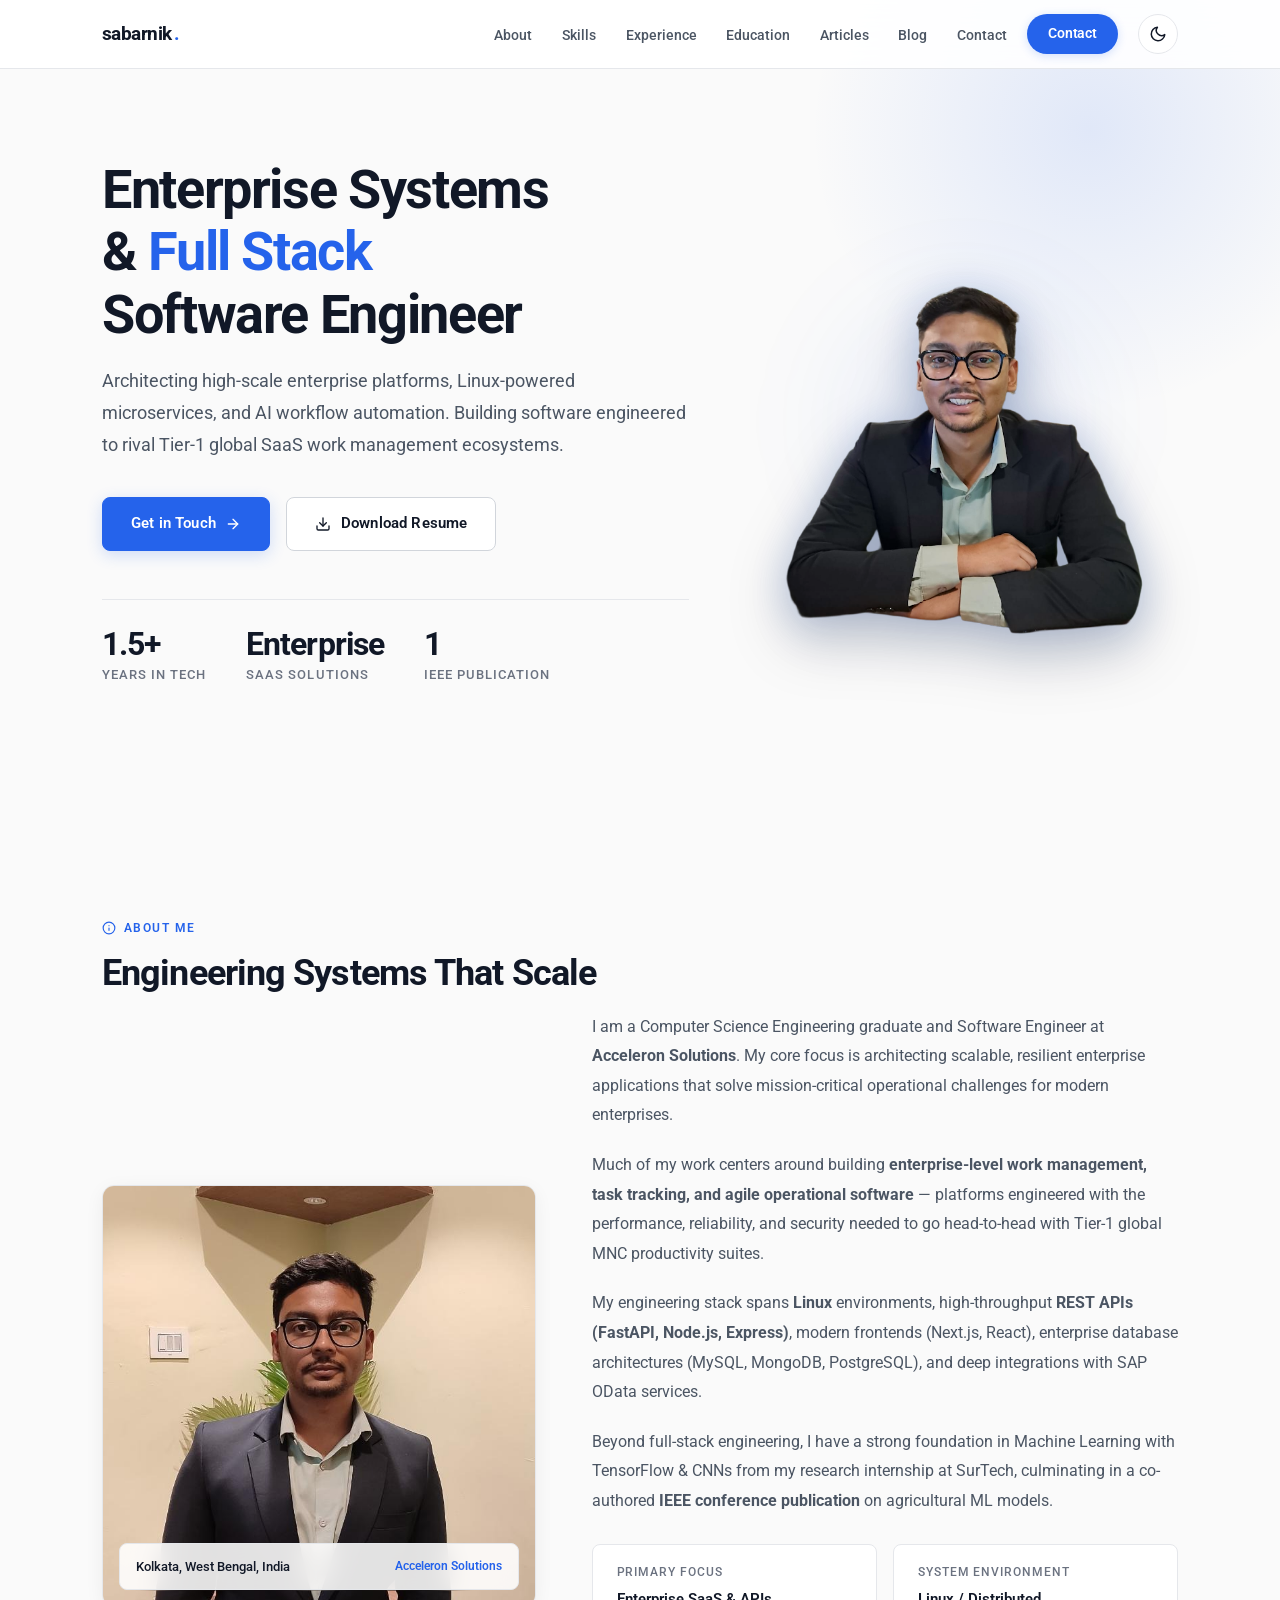
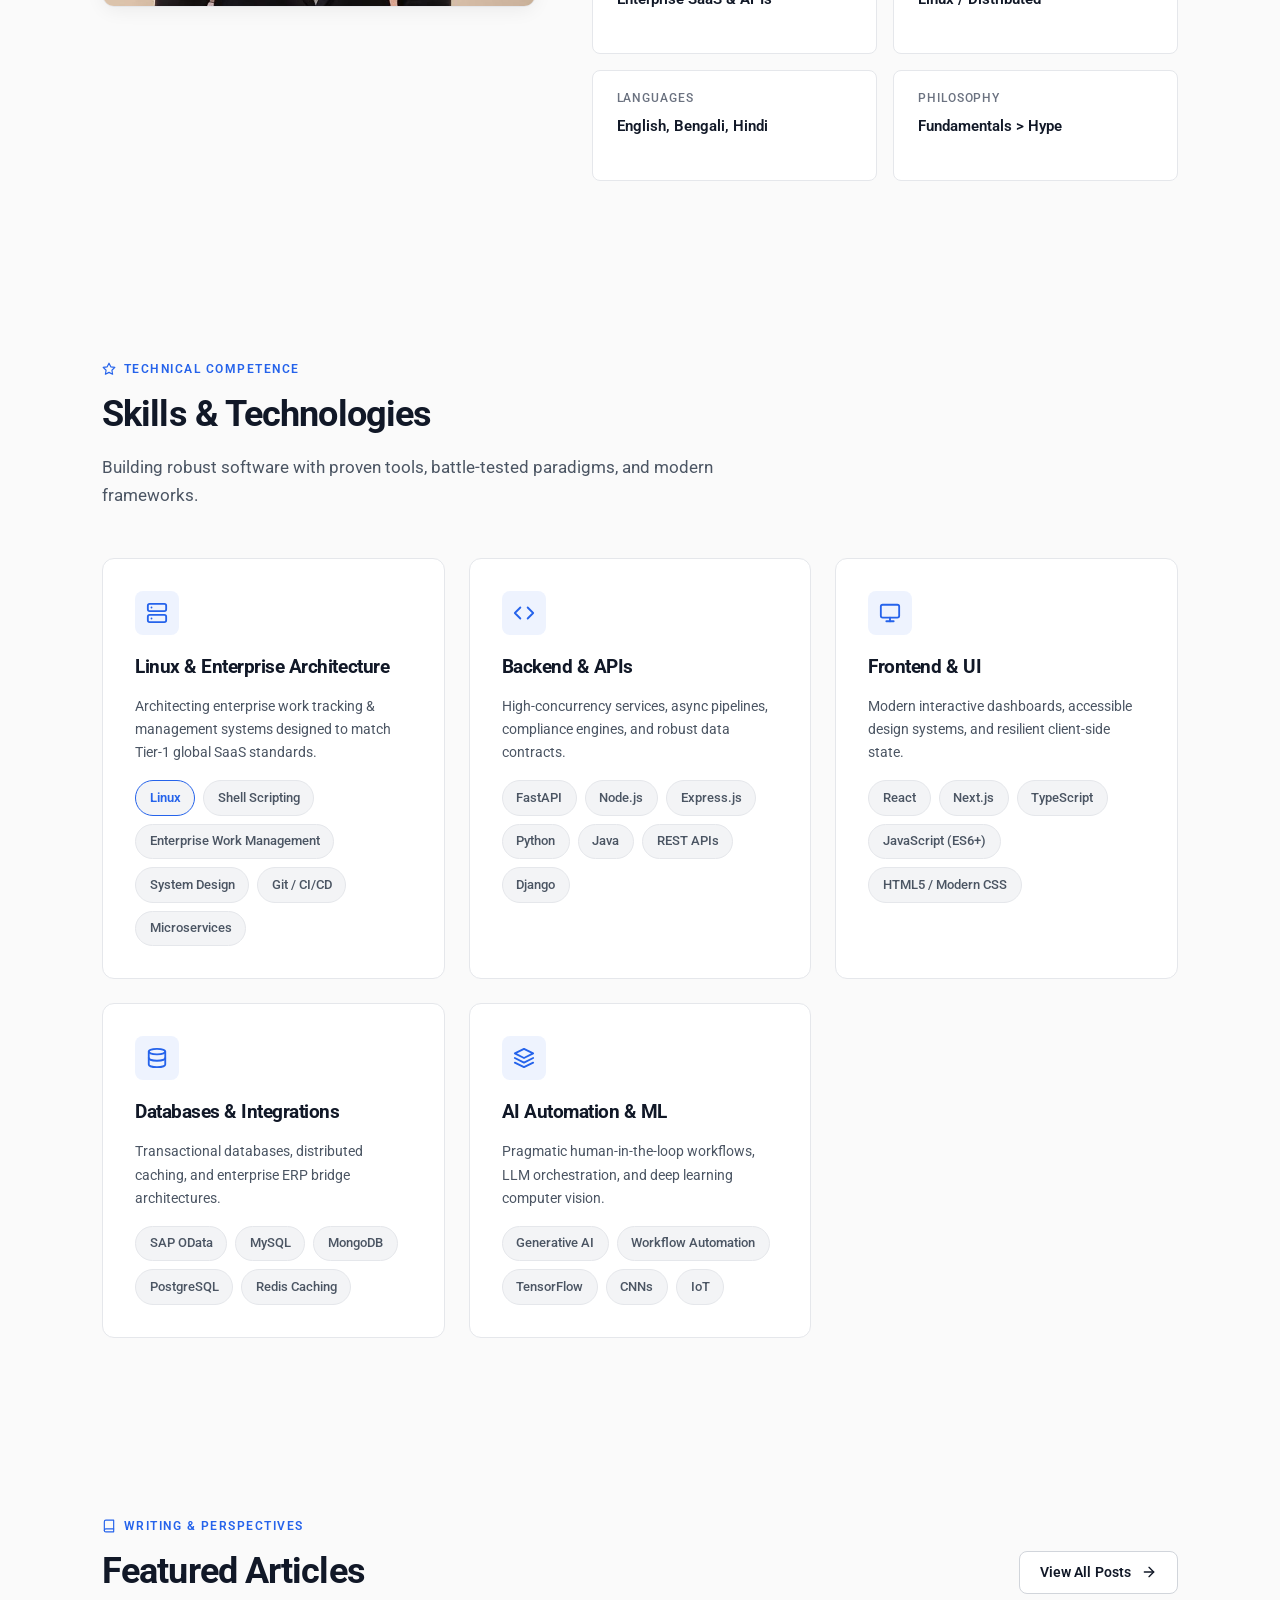
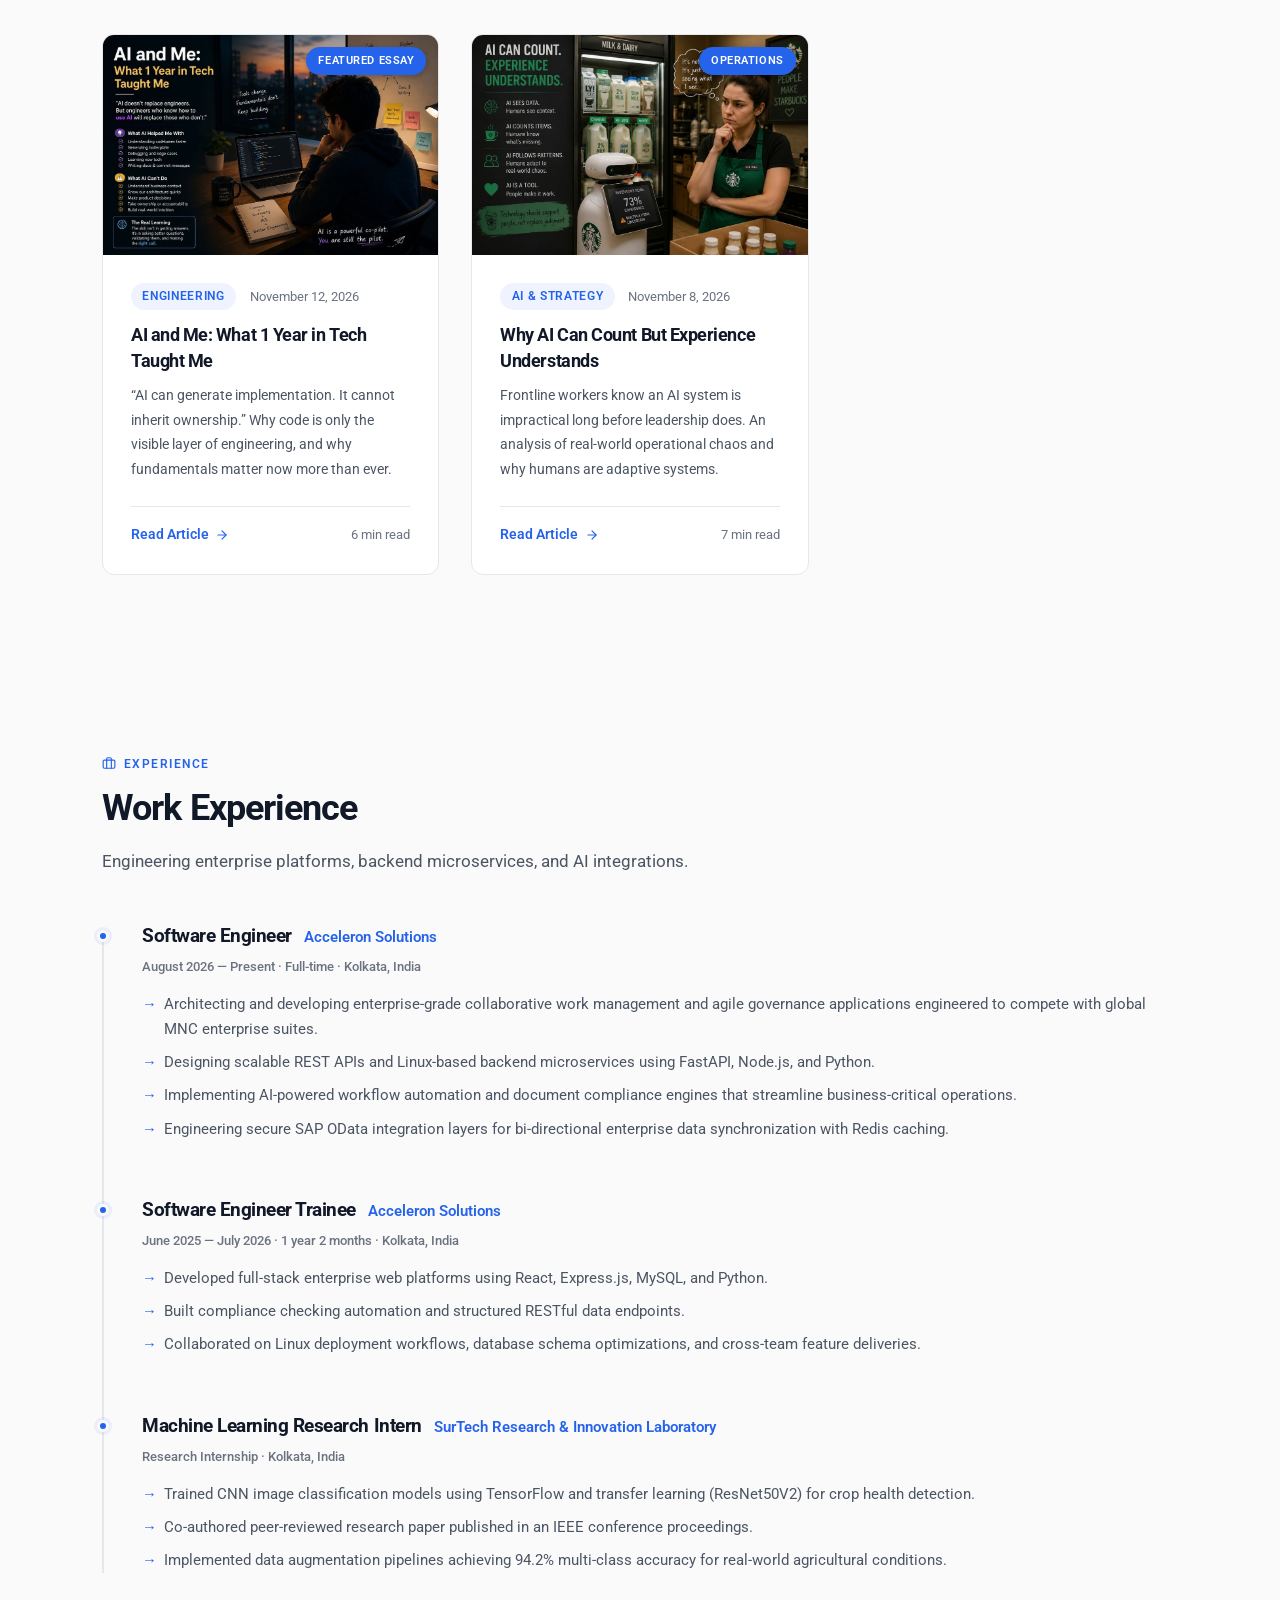
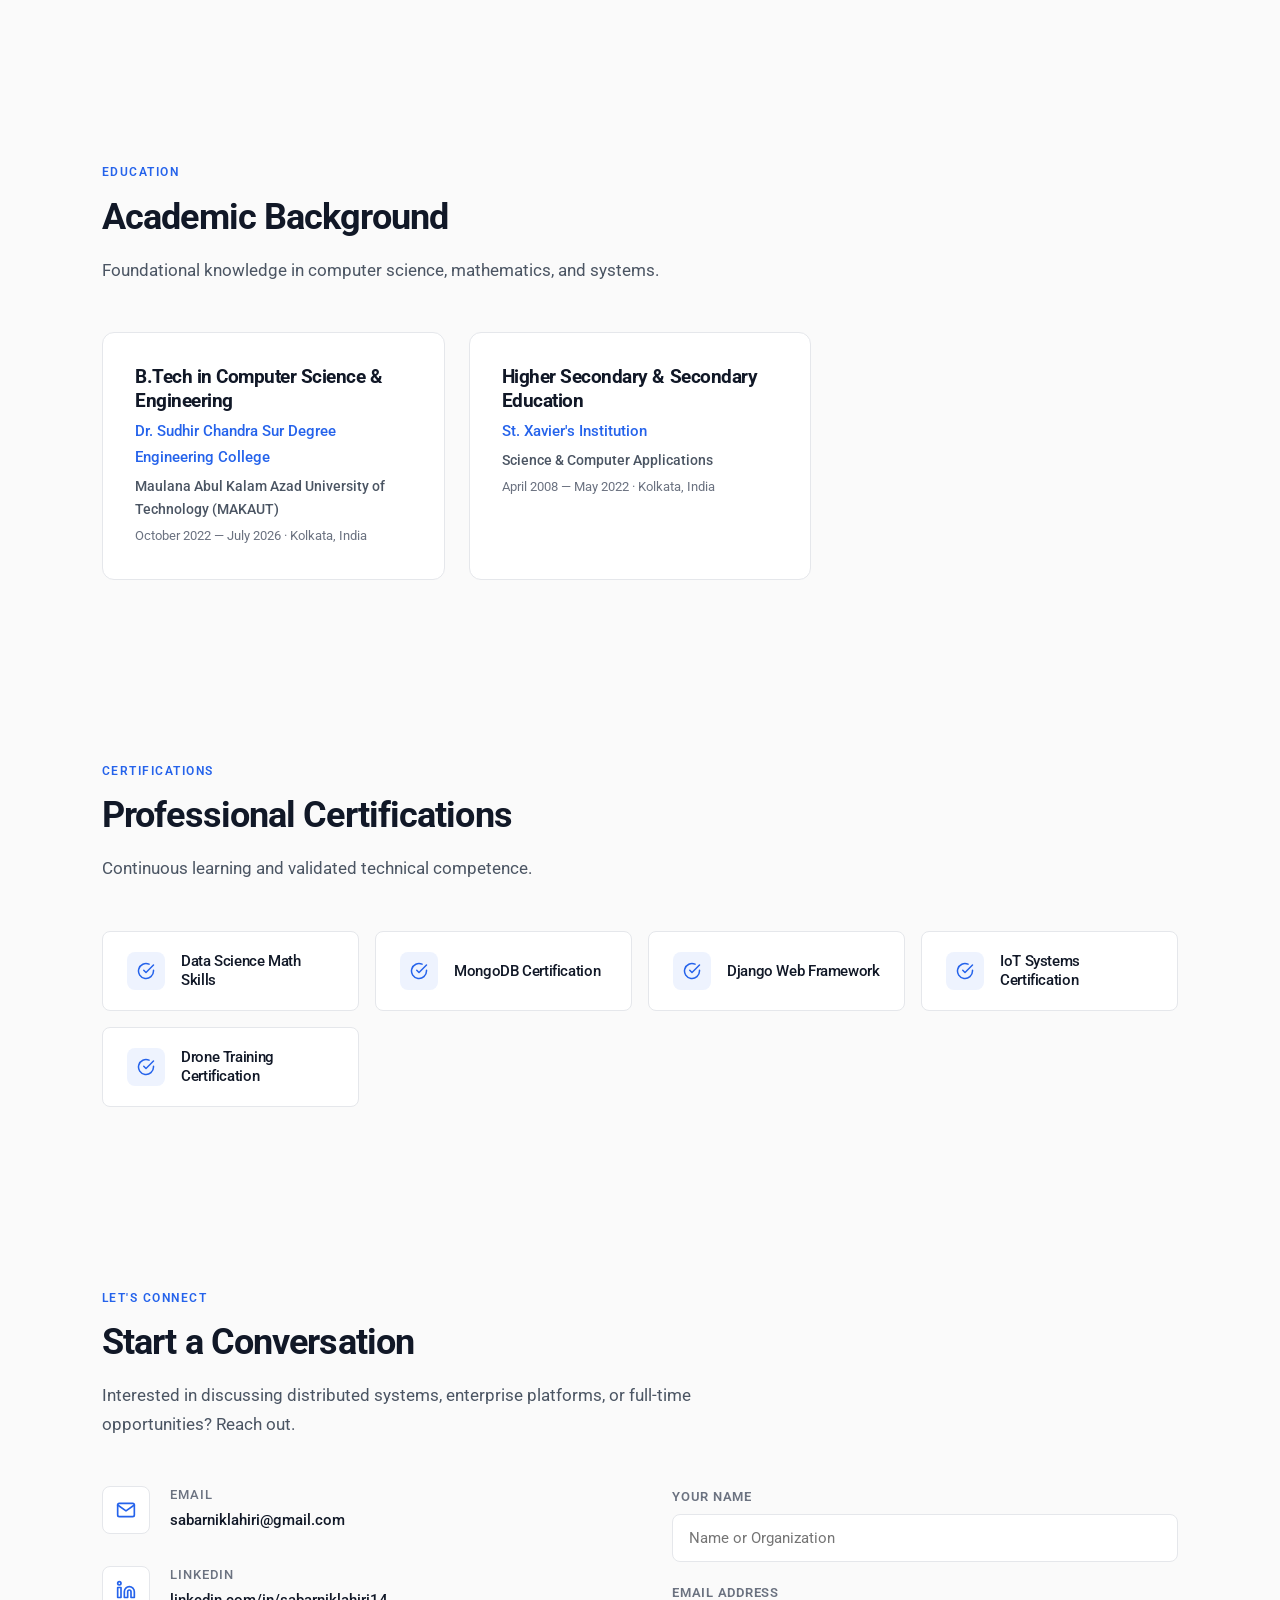
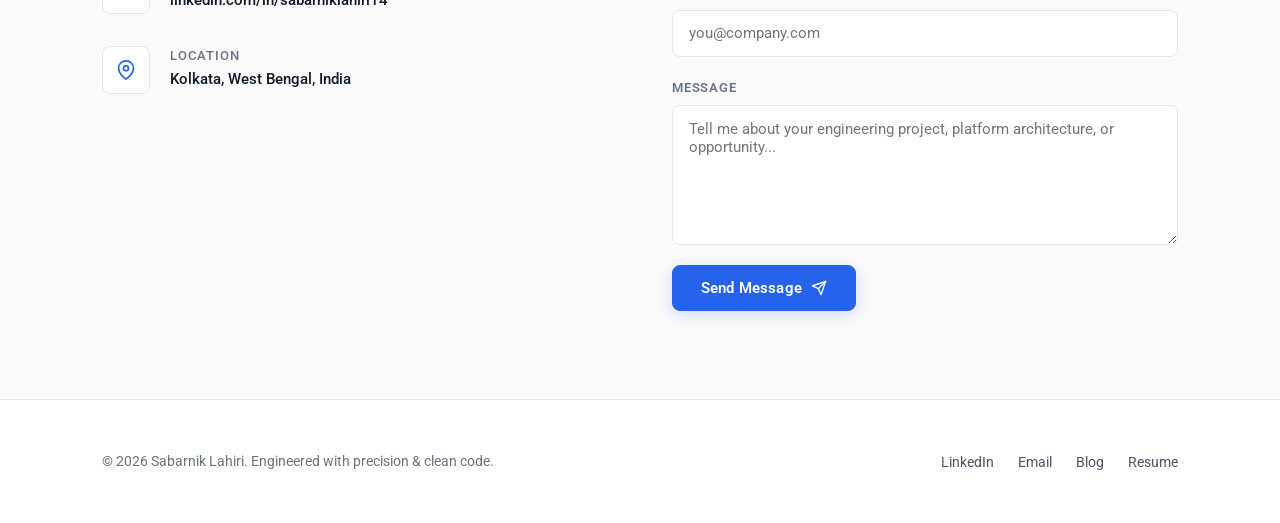
==== commit dfe65e11: "fix: unify navigation across all pages, remove hero badge, add 3d frameless avatar, and add sabarnik" ====
--- a/index.html
+++ b/index.html
@@ -77,6 +77,25 @@
 </head>
 <body>
 
+  <!-- Page Preloader with Sabarnik Logo -->
+  <div class="page-loader" id="pageLoader" aria-hidden="true">
+    <div class="loader-content">
+      <div class="loader-logo">
+        <div class="loader-icon-glow"></div>
+        <div class="loader-badge">
+          <svg xmlns="http://www.w3.org/2000/svg" width="56" height="56" viewBox="0 0 32 32">
+            <rect width="32" height="32" rx="8" fill="#111111" stroke="#3b82f6" stroke-width="1.5"/>
+            <text x="16" y="22" font-family="'Roboto', sans-serif" font-size="18" font-weight="700" fill="#3b82f6" text-anchor="middle">S</text>
+          </svg>
+        </div>
+        <span class="loader-text">sabarnik<span>.</span></span>
+      </div>
+      <div class="loader-bar">
+        <div class="loader-bar-fill"></div>
+      </div>
+    </div>
+  </div>
+
   <!-- Navigation -->
   <nav class="nav" role="navigation" aria-label="Main navigation">
     <div class="container">
@@ -89,8 +108,9 @@
           <li><a href="#education">Education</a></li>
           <li><a href="#featured-blogs">Articles</a></li>
           <li><a href="blog.html">Blog</a></li>
-          <li><a href="#contact" class="btn btn-primary btn-sm">Contact</a></li>
+          <li class="mobile-only"><a href="#contact">Contact</a></li>
         </ul>
+        <a href="#contact" class="nav-contact-pill">Contact</a>
         <button class="theme-toggle" aria-label="Toggle color theme" title="Toggle theme">
           <svg class="icon-sun" xmlns="http://www.w3.org/2000/svg" viewBox="0 0 24 24" fill="none" stroke="currentColor" stroke-width="2" stroke-linecap="round" stroke-linejoin="round"><circle cx="12" cy="12" r="5"></circle><line x1="12" y1="1" x2="12" y2="3"></line><line x1="12" y1="21" x2="12" y2="23"></line><line x1="4.22" y1="4.22" x2="5.64" y2="5.64"></line><line x1="18.36" y1="18.36" x2="19.78" y2="19.78"></line><line x1="1" y1="12" x2="3" y2="12"></line><line x1="21" y1="12" x2="23" y2="12"></line><line x1="4.22" y1="19.78" x2="5.64" y2="18.36"></line><line x1="18.36" y1="5.64" x2="19.78" y2="4.22"></line></svg>
           <svg class="icon-moon" xmlns="http://www.w3.org/2000/svg" viewBox="0 0 24 24" fill="none" stroke="currentColor" stroke-width="2" stroke-linecap="round" stroke-linejoin="round"><path d="M21 12.79A9 9 0 1 1 11.21 3 7 7 0 0 0 21 12.79z"></path></svg>
@@ -106,10 +126,6 @@
   <section class="hero" id="hero">
     <div class="container">
       <div class="hero-content">
-        <div class="hero-badge">
-          <span class="dot"></span>
-          Software Engineer @ Acceleron Solutions
-        </div>
         <h1>Enterprise Systems<br>& <span class="accent">Full Stack</span><br>Software Engineer</h1>
         <p class="hero-desc">
           Architecting high-scale enterprise platforms, Linux-powered microservices, and AI workflow automation. Building software engineered to rival Tier-1 global SaaS work management ecosystems.
@@ -139,20 +155,10 @@
           </div>
         </div>
       </div>
-      <div class="hero-image">
-        <div class="hero-avatar-card">
-          <div class="hero-avatar-img-wrap">
-            <img src="hero-avatar.png" alt="Sabarnik Lahiri — Software Engineer" width="400" height="420" loading="eager">
-          </div>
-          <div class="hero-avatar-caption">
-            <div>
-              <div class="hero-avatar-name">Sabarnik Lahiri</div>
-              <div class="hero-avatar-role">Software Engineer · Acceleron</div>
-            </div>
-            <a href="https://www.linkedin.com/in/sabarniklahiri14" target="_blank" rel="noopener noreferrer" class="btn btn-ghost btn-sm" style="padding: 0.35rem 0.75rem; font-size: 0.75rem;">
-              LinkedIn ↗
-            </a>
-          </div>
+      <div class="hero-image" id="hero3dArea">
+        <div class="hero-3d-wrapper" id="hero3dWrapper">
+          <div class="hero-3d-glow"></div>
+          <img src="hero-avatar.png" alt="Sabarnik Lahiri — Software Engineer" class="hero-3d-img" id="hero3dImg" width="460" height="480" loading="eager">
         </div>
       </div>
     </div>
--- a/css/style.css
+++ b/css/style.css
@@ -9,6 +9,98 @@
   margin: 0;
   padding: 0;
   box-sizing: border-box;
+}
+
+/* --- Page Preloader with Sabarnik Logo --- */
+.page-loader {
+  position: fixed;
+  inset: 0;
+  z-index: 99999;
+  background: var(--bg);
+  display: flex;
+  align-items: center;
+  justify-content: center;
+  transition: opacity 0.4s ease, visibility 0.4s ease;
+}
+
+.page-loader.loaded {
+  opacity: 0;
+  visibility: hidden;
+  pointer-events: none;
+}
+
+.loader-content {
+  display: flex;
+  flex-direction: column;
+  align-items: center;
+  gap: 1.25rem;
+}
+
+.loader-logo {
+  display: flex;
+  flex-direction: column;
+  align-items: center;
+  gap: 0.75rem;
+  position: relative;
+}
+
+.loader-icon-glow {
+  position: absolute;
+  width: 90px;
+  height: 90px;
+  background: radial-gradient(circle, var(--accent-glow) 0%, transparent 70%);
+  filter: blur(18px);
+  animation: loaderPulse 1.5s ease-in-out infinite;
+}
+
+@keyframes loaderPulse {
+  0%, 100% { transform: scale(0.9); opacity: 0.4; }
+  50% { transform: scale(1.25); opacity: 0.95; }
+}
+
+.loader-badge {
+  position: relative;
+  z-index: 2;
+  animation: loaderFloat 2s ease-in-out infinite;
+}
+
+@keyframes loaderFloat {
+  0%, 100% { transform: translateY(0); }
+  50% { transform: translateY(-7px); }
+}
+
+.loader-text {
+  font-size: 1.4rem;
+  font-weight: 700;
+  color: var(--heading);
+  letter-spacing: -0.03em;
+  position: relative;
+  z-index: 2;
+}
+
+.loader-text span {
+  color: var(--accent);
+}
+
+.loader-bar {
+  width: 140px;
+  height: 3px;
+  background: var(--surface-alt);
+  border-radius: var(--radius-full);
+  overflow: hidden;
+  position: relative;
+}
+
+.loader-bar-fill {
+  width: 100%;
+  height: 100%;
+  background: linear-gradient(90deg, transparent, var(--accent), var(--accent-hover), transparent);
+  animation: loaderSlide 1.2s cubic-bezier(0.4, 0, 0.2, 1) infinite;
+}
+
+@keyframes loaderSlide {
+  0% { transform: translateX(-100%); }
+  100% { transform: translateX(100%); }
 }
 
 :root {
@@ -179,16 +271,17 @@
   color: var(--accent);
 }
 
+/* --- Navigation Controls & Contact Pill --- */
 .nav-controls {
   display: flex;
   align-items: center;
-  gap: 1rem;
+  gap: 1.25rem;
 }
 
 .nav-links {
   display: flex;
   align-items: center;
-  gap: 2rem;
+  gap: 1.85rem;
   list-style: none;
 }
 
@@ -221,6 +314,33 @@
 .nav-links a:hover::after,
 .nav-links a.active::after {
   width: 100%;
+}
+
+/* Redesigned Sleek Contact Pill */
+.nav-contact-pill {
+  display: inline-flex;
+  align-items: center;
+  justify-content: center;
+  padding: 0.45rem 1.25rem;
+  background: var(--accent);
+  color: #ffffff !important;
+  border-radius: var(--radius-full);
+  font-size: 0.85rem;
+  font-weight: 600;
+  letter-spacing: -0.01em;
+  transition: all var(--transition);
+  box-shadow: 0 2px 10px var(--accent-glow);
+  text-decoration: none;
+  white-space: nowrap;
+  border: 1px solid transparent;
+  min-height: 36px;
+}
+
+.nav-contact-pill:hover {
+  background: var(--accent-hover);
+  transform: translateY(-1px);
+  box-shadow: 0 4px 18px var(--accent-glow);
+  color: #ffffff !important;
 }
 
 /* --- Theme Toggle Button --- */
@@ -410,73 +530,72 @@
   font-weight: 500;
 }
 
-/* Hero Avatar Showcase */
+/* --- Hero 3D Frameless Character Showcase --- */
 .hero-image {
   position: relative;
   display: flex;
   justify-content: center;
   align-items: center;
-}
-
-.hero-avatar-card {
+  perspective: 1200px;
+}
+
+.hero-3d-wrapper {
   position: relative;
+  display: flex;
+  justify-content: center;
+  align-items: center;
   width: 100%;
-  max-width: 380px;
-  border-radius: var(--radius);
-  background: linear-gradient(145deg, var(--surface), var(--surface-alt));
-  border: 1px solid var(--border);
-  box-shadow: var(--card-shadow);
-  padding: 1.25rem;
-  overflow: hidden;
-  transition: transform var(--transition), border-color var(--transition);
-}
-
-.hero-avatar-card:hover {
-  transform: translateY(-4px);
-  border-color: var(--accent);
-}
-
-.hero-avatar-img-wrap {
+  max-width: 480px;
+  transform-style: preserve-3d;
+  will-change: transform;
+}
+
+.hero-3d-glow {
+  position: absolute;
+  width: 360px;
+  height: 360px;
+  background: radial-gradient(circle, var(--accent-glow) 0%, transparent 70%);
+  border-radius: 50%;
+  pointer-events: none;
+  z-index: 1;
+  filter: blur(50px);
+  opacity: 0.55;
+  transition: opacity 0.3s ease, transform 0.3s ease;
+  transform: translateZ(-40px);
+}
+
+.hero-3d-img {
   position: relative;
+  z-index: 2;
   width: 100%;
-  height: 420px;
-  border-radius: var(--radius-sm);
-  overflow: hidden;
-  background: radial-gradient(circle at 50% 25%, var(--accent-subtle) 0%, transparent 70%), var(--bg);
-  display: flex;
-  align-items: flex-end;
-  justify-content: center;
-}
-
-.hero-avatar-img-wrap img {
-  width: 100%;
-  height: 100%;
+  max-width: 460px;
+  height: auto;
   object-fit: contain;
-  object-position: bottom center;
-  transition: transform 0.4s ease;
-}
-
-.hero-avatar-card:hover .hero-avatar-img-wrap img {
-  transform: scale(1.02);
-}
-
-.hero-avatar-caption {
-  margin-top: 1rem;
-  display: flex;
-  align-items: center;
-  justify-content: space-between;
-}
-
-.hero-avatar-name {
-  font-weight: 600;
-  font-size: 0.95rem;
-  color: var(--heading);
-}
-
-.hero-avatar-role {
-  font-size: 0.78rem;
-  color: var(--accent);
-  font-weight: 500;
+  display: block;
+  transform-style: preserve-3d;
+  transition: transform 0.15s cubic-bezier(0.2, 0, 0.2, 1), filter 0.3s ease;
+  filter: drop-shadow(0 25px 35px rgba(0, 0, 0, 0.5))
+          drop-shadow(0 6px 18px rgba(59, 130, 246, 0.28));
+  cursor: grab;
+  animation: heroBreathing 5s ease-in-out infinite;
+}
+
+.hero-3d-img:active {
+  cursor: grabbing;
+}
+
+[data-theme="light"] .hero-3d-img {
+  filter: drop-shadow(0 22px 30px rgba(0, 0, 0, 0.22))
+          drop-shadow(0 6px 18px rgba(37, 99, 235, 0.2));
+}
+
+@keyframes heroBreathing {
+  0%, 100% {
+    transform: translateY(0px) rotateY(0deg) rotateX(0deg);
+  }
+  50% {
+    transform: translateY(-12px) rotateY(2.5deg) rotateX(-1.5deg);
+  }
 }
 
 /* --- Buttons --- */
@@ -484,49 +603,52 @@
   display: inline-flex;
   align-items: center;
   justify-content: center;
-  gap: 0.55rem;
-  padding: 0.75rem 1.6rem;
+  gap: 0.6rem;
+  padding: 0.8rem 1.75rem;
   border-radius: var(--radius-sm);
   font-family: inherit;
-  font-size: 0.9rem;
-  font-weight: 500;
+  font-size: 0.95rem;
+  font-weight: 600;
   cursor: pointer;
   transition: all var(--transition);
-  border: 1px solid transparent;
+  border: 1.5px solid transparent;
   text-decoration: none;
-  min-height: 44px;
+  min-height: 46px;
+  letter-spacing: 0.01em;
 }
 
 .btn-primary {
   background: var(--accent);
   color: #ffffff !important;
-  box-shadow: 0 4px 14px var(--accent-glow);
+  border-color: var(--accent);
+  box-shadow: 0 4px 16px var(--accent-glow);
 }
 
 .btn-primary:hover {
   background: var(--accent-hover);
+  border-color: var(--accent-hover);
   color: #ffffff !important;
   transform: translateY(-2px);
-  box-shadow: 0 6px 20px var(--accent-glow);
+  box-shadow: 0 8px 24px var(--accent-glow);
 }
 
 .btn-ghost {
   background: var(--surface);
-  color: var(--heading);
-  border-color: var(--border);
+  color: var(--heading) !important;
+  border: 1.5px solid var(--border-light);
 }
 
 .btn-ghost:hover {
   background: var(--bg-hover);
-  color: var(--heading);
-  border-color: var(--border-light);
-  transform: translateY(-1px);
+  color: var(--heading) !important;
+  border-color: var(--accent);
+  transform: translateY(-2px);
 }
 
 .btn-sm {
-  padding: 0.5rem 1.1rem;
-  font-size: 0.825rem;
-  min-height: 38px;
+  padding: 0.55rem 1.25rem;
+  font-size: 0.85rem;
+  min-height: 40px;
 }
 
 .btn svg {
@@ -1605,13 +1727,13 @@
     order: 1;
   }
 
-  .hero-avatar-card {
-    max-width: 320px;
+  .hero-3d-wrapper {
+    max-width: 360px;
     margin: 0 auto;
   }
 
-  .hero-avatar-img-wrap {
-    height: 360px;
+  .hero-3d-img {
+    max-width: 360px;
   }
 
   .hero-desc {
@@ -1761,12 +1883,12 @@
 }
 
 @media (max-width: 480px) {
-  .hero-avatar-card {
-    max-width: 270px;
-  }
-
-  .hero-avatar-img-wrap {
-    height: 310px;
+  .hero-3d-wrapper {
+    max-width: 290px;
+  }
+
+  .hero-3d-img {
+    max-width: 290px;
   }
 
   .hero-actions {
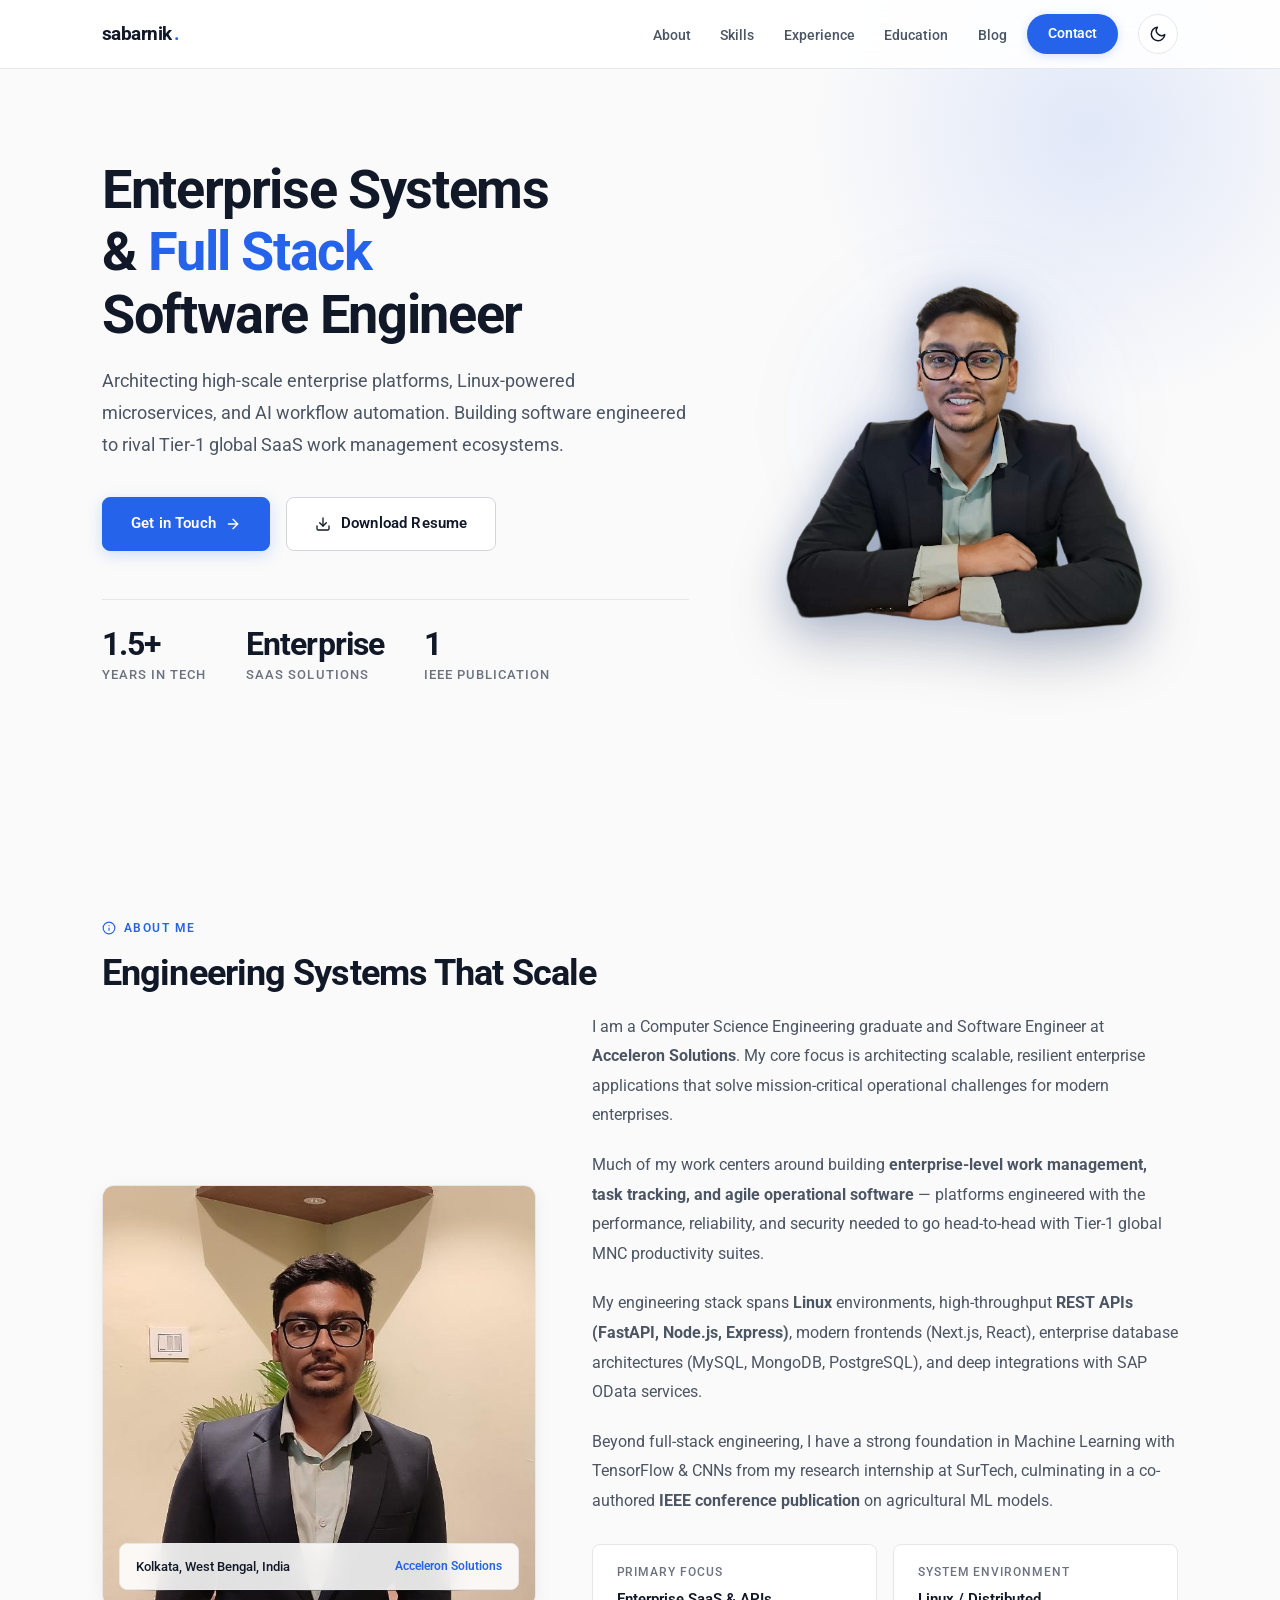
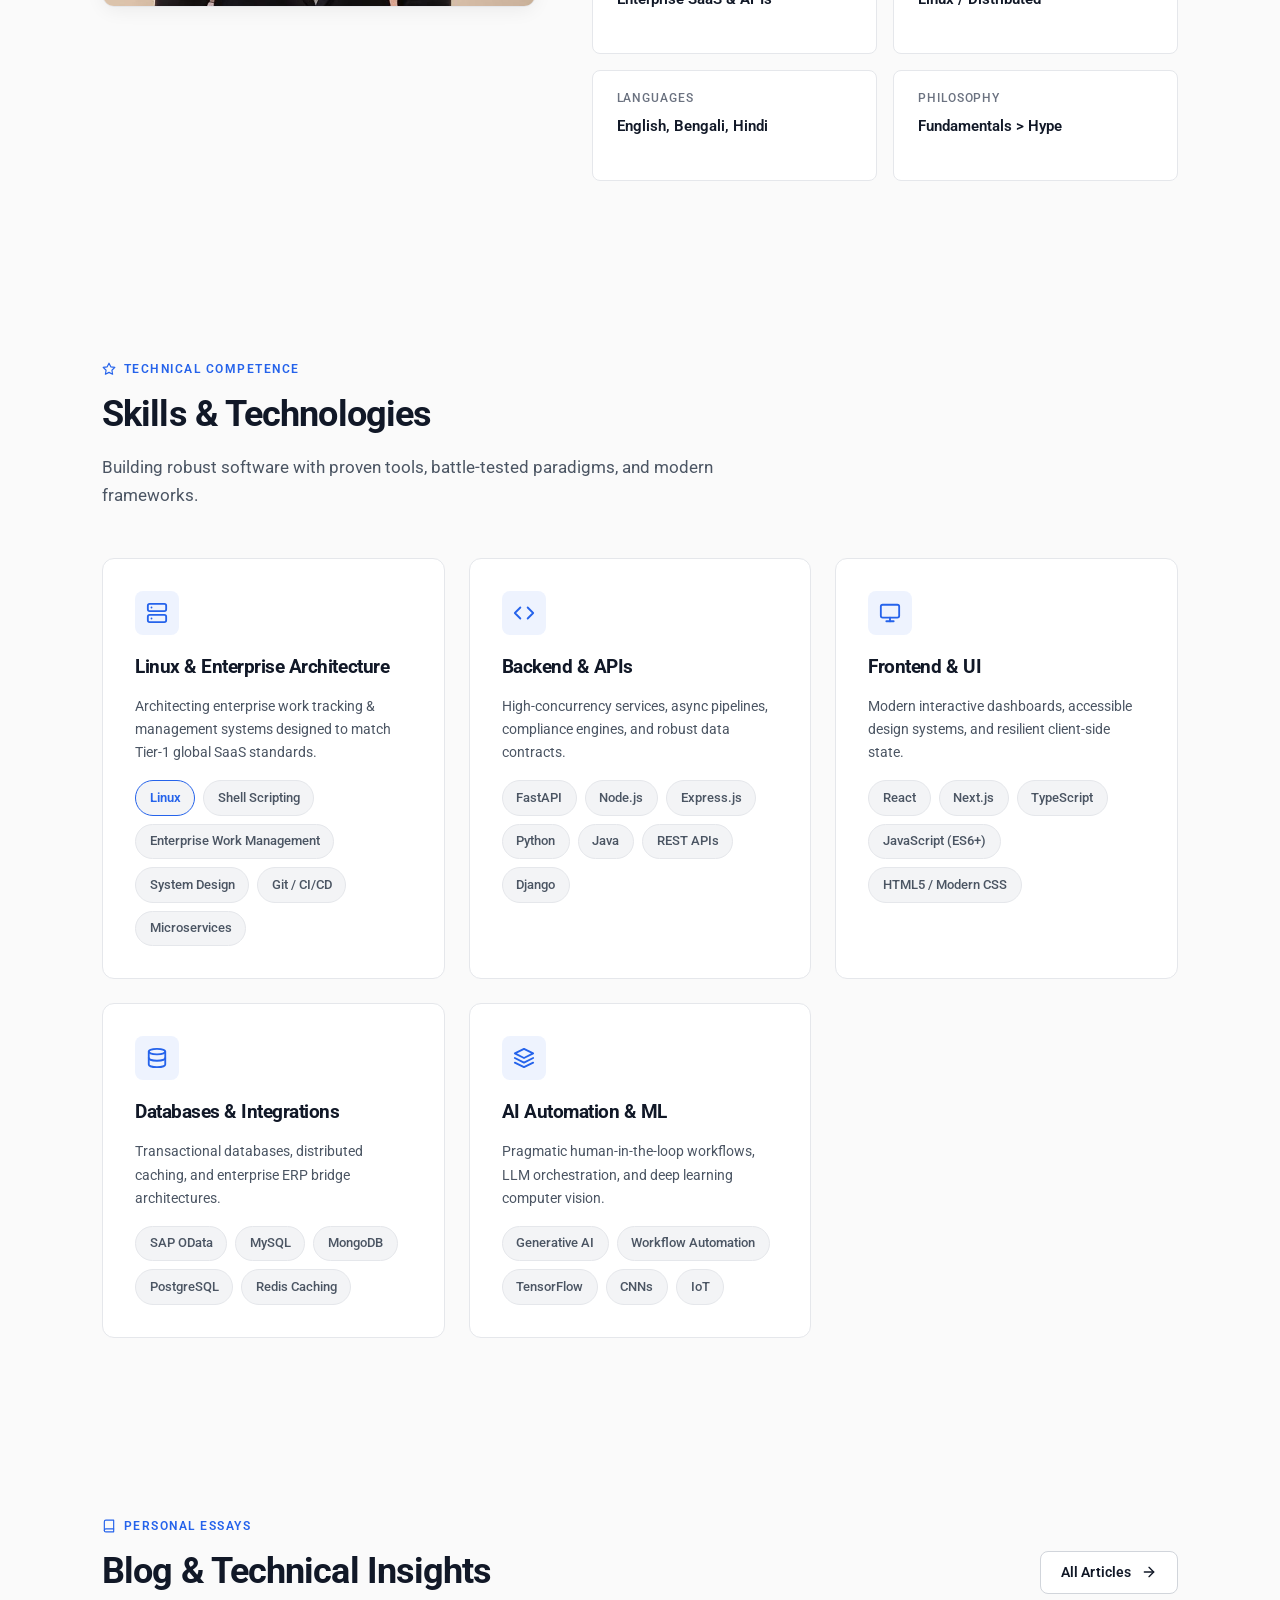
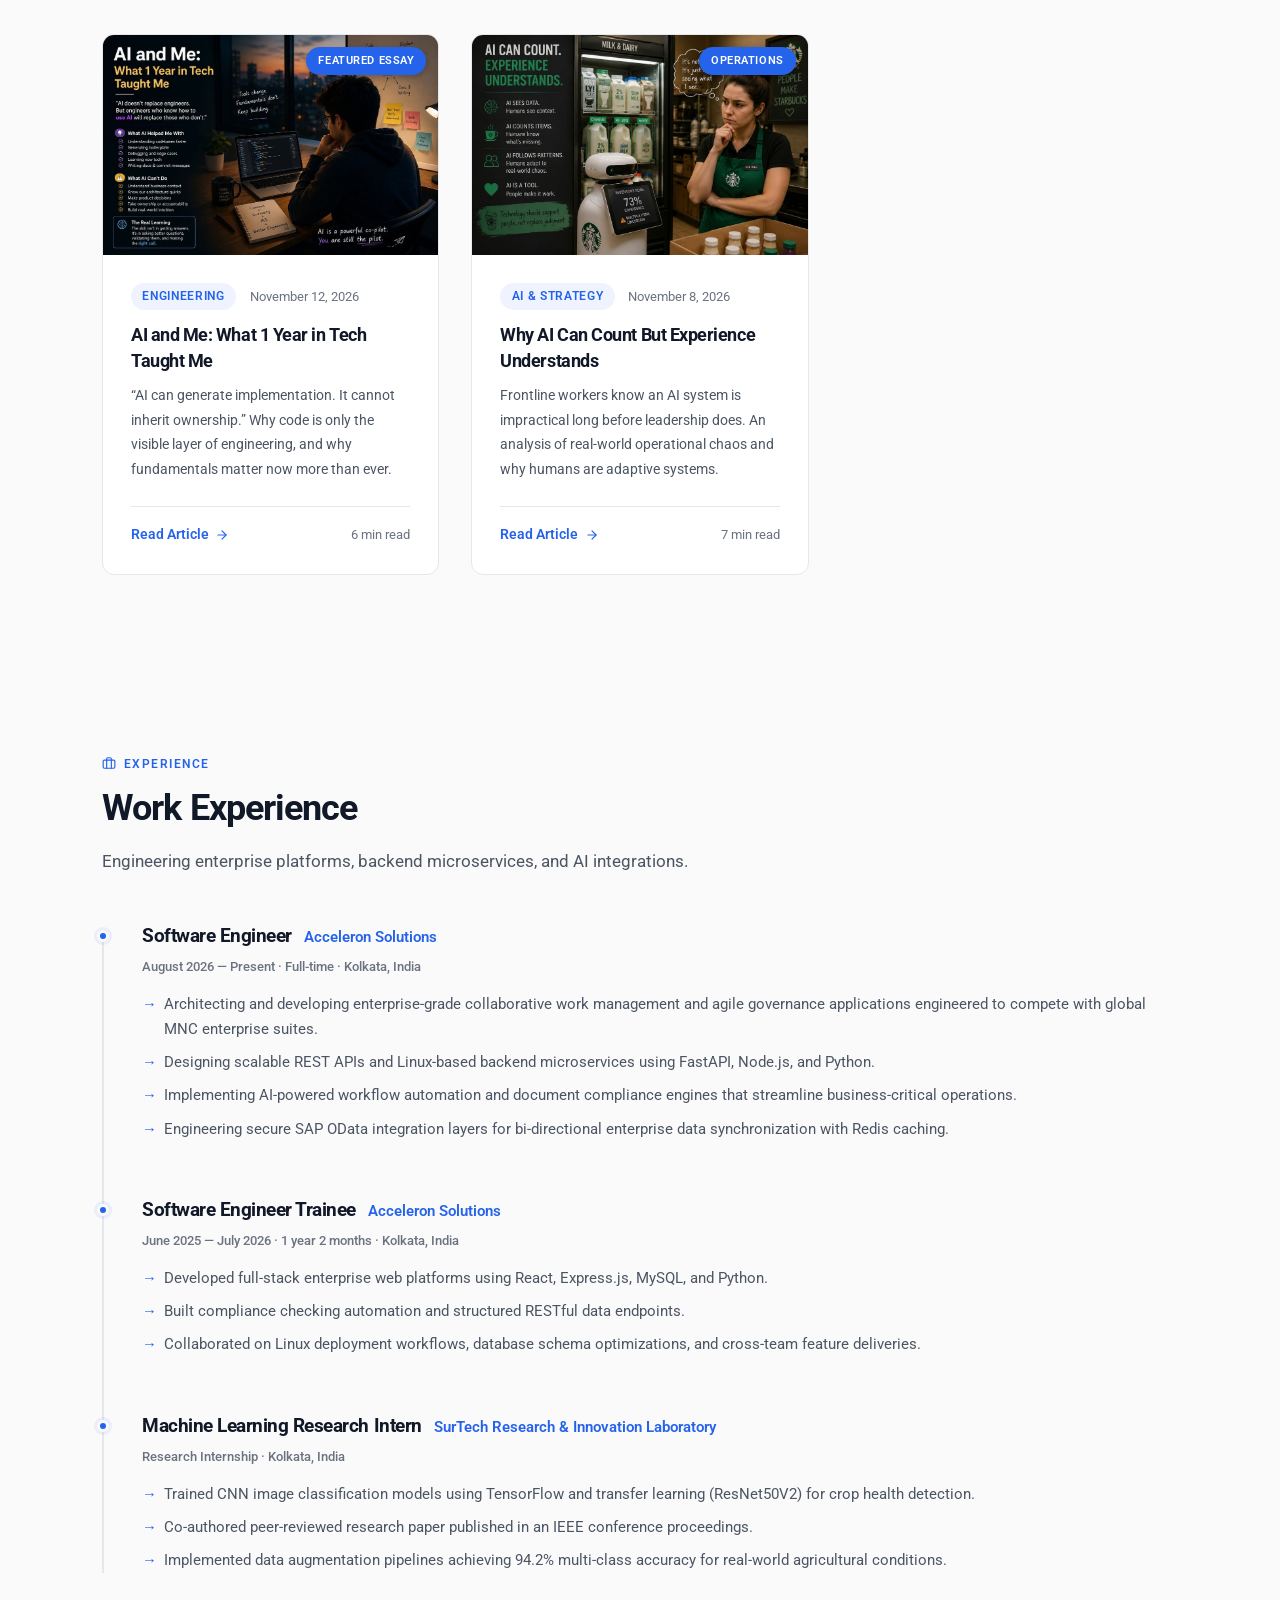
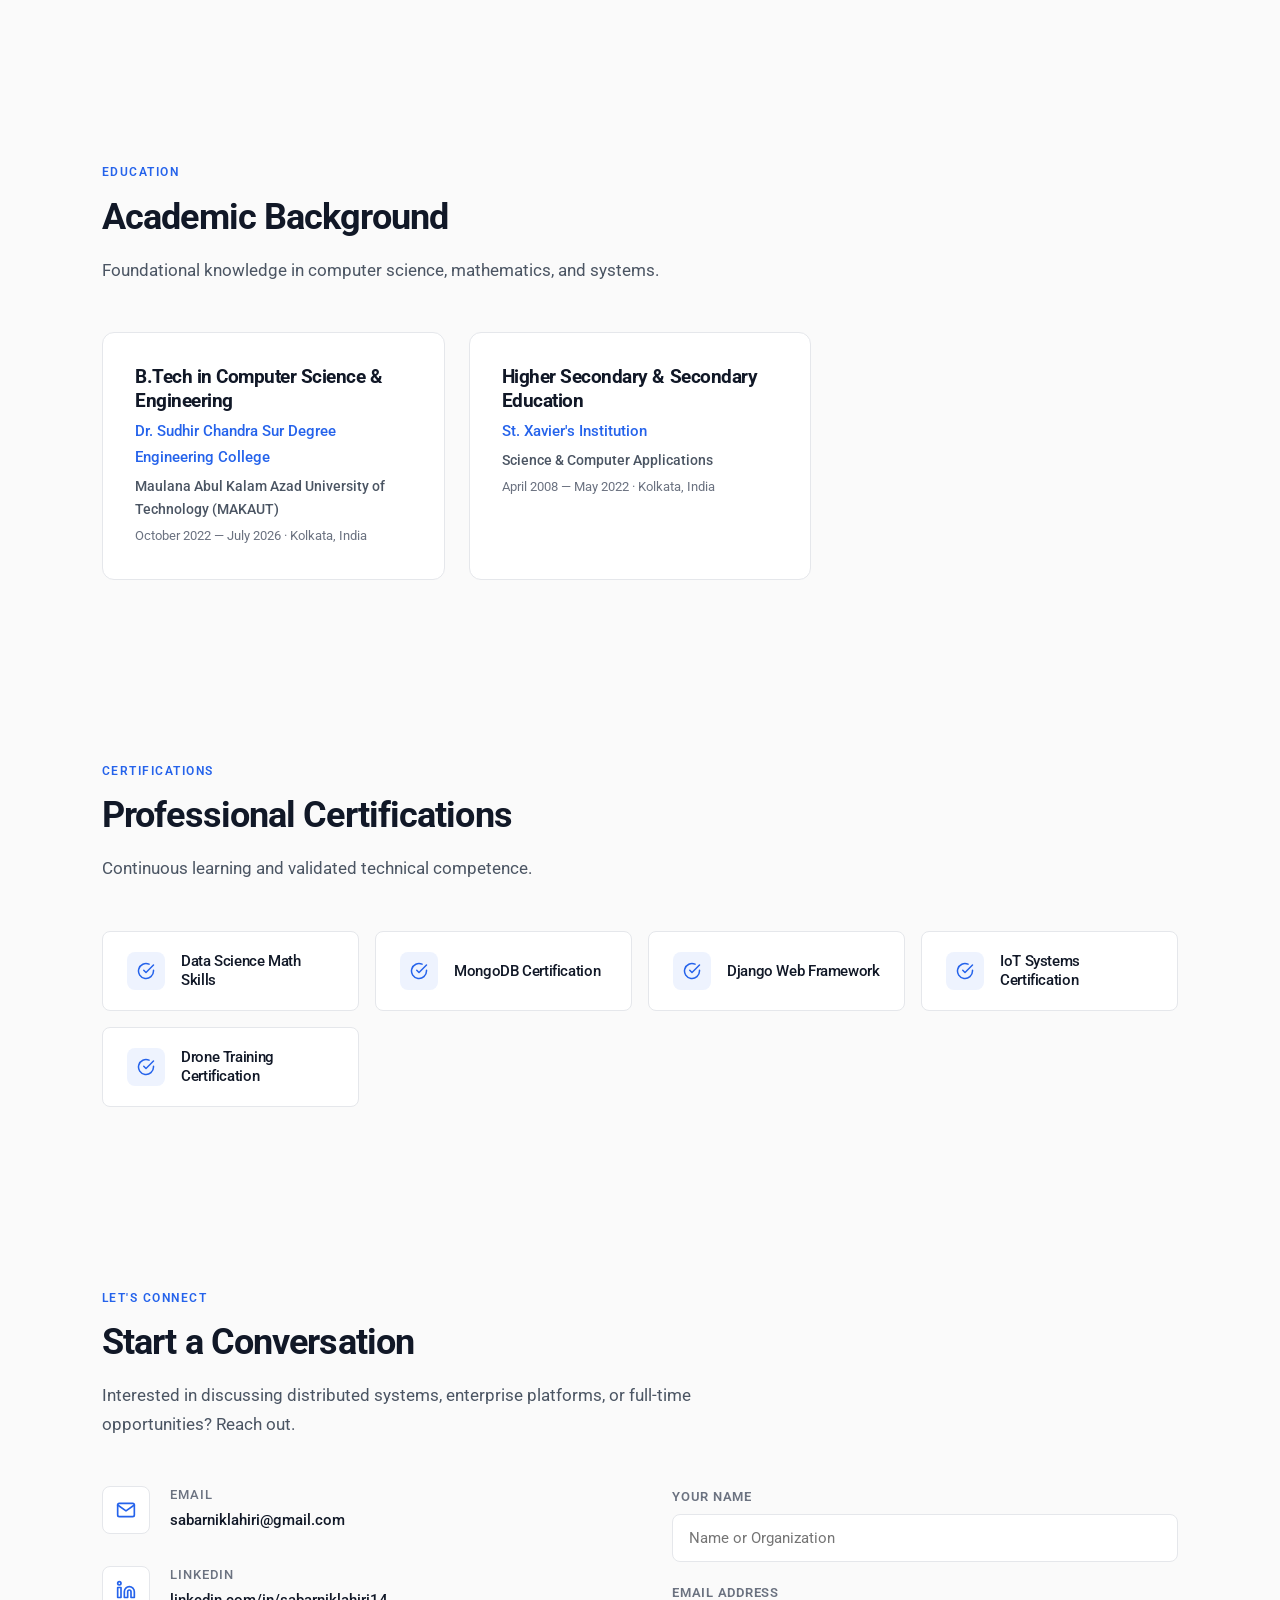
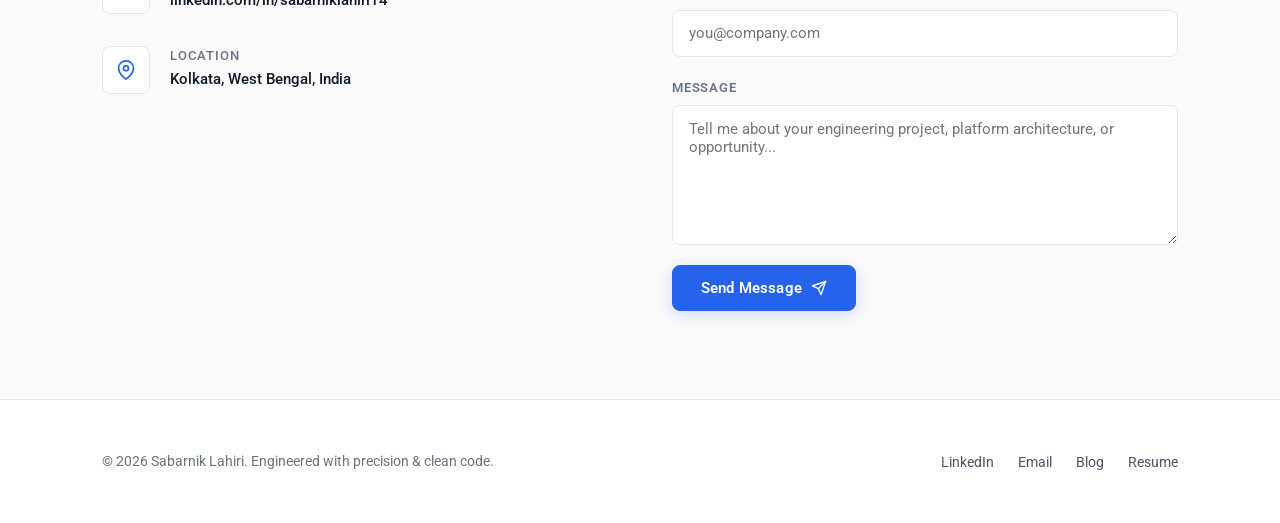
==== commit 45c6ea22: "fix: remove duplicate articles and contact links in navbar, keep only 2 user blogs, fix multiple com" ====
--- a/index.html
+++ b/index.html
@@ -106,8 +106,7 @@
           <li><a href="#skills">Skills</a></li>
           <li><a href="#experience">Experience</a></li>
           <li><a href="#education">Education</a></li>
-          <li><a href="#featured-blogs">Articles</a></li>
-          <li><a href="blog.html">Blog</a></li>
+          <li><a href="#blog">Blog</a></li>
           <li class="mobile-only"><a href="#contact">Contact</a></li>
         </ul>
         <a href="#contact" class="nav-contact-pill">Contact</a>
@@ -325,18 +324,18 @@
   </section>
 
   <!-- Featured Blog Articles Section -->
-  <section id="featured-blogs" class="reveal">
+  <section id="blog" class="reveal">
     <div class="container">
       <div style="display: flex; align-items: flex-end; justify-content: space-between; margin-bottom: 2.5rem; flex-wrap: wrap; gap: 1rem;">
         <div>
           <span class="section-label">
             <svg xmlns="http://www.w3.org/2000/svg" width="14" height="14" viewBox="0 0 24 24" fill="none" stroke="currentColor" stroke-width="2" stroke-linecap="round" stroke-linejoin="round"><path d="M4 19.5A2.5 2.5 0 0 1 6.5 17H20"></path><path d="M6.5 2H20v20H6.5A2.5 2.5 0 0 1 4 19.5v-15A2.5 2.5 0 0 1 6.5 2z"></path></svg>
-            Writing & Perspectives
+            Personal Essays
           </span>
-          <h2 class="section-title" style="margin-bottom: 0;">Featured Articles</h2>
+          <h2 class="section-title" style="margin-bottom: 0;">Blog & Technical Insights</h2>
         </div>
         <a href="blog.html" class="btn btn-ghost btn-sm">
-          View All Posts
+          All Articles
           <svg xmlns="http://www.w3.org/2000/svg" width="14" height="14" viewBox="0 0 24 24" fill="none" stroke="currentColor" stroke-width="2" stroke-linecap="round" stroke-linejoin="round"><line x1="5" y1="12" x2="19" y2="12"></line><polyline points="12 5 19 12 12 19"></polyline></svg>
         </a>
       </div>
--- a/css/style.css
+++ b/css/style.css
@@ -343,6 +343,10 @@
   color: #ffffff !important;
 }
 
+.mobile-only {
+  display: none !important;
+}
+
 /* --- Theme Toggle Button --- */
 .theme-toggle {
   background: var(--surface);
@@ -1650,6 +1654,11 @@
 .comment-like-btn:hover,
 .comment-like-btn.liked {
   color: #ef4444;
+}
+
+.comment-like-btn.liked svg {
+  fill: #ef4444;
+  stroke: #ef4444;
 }
 
 .comment-like-btn svg {
@@ -1804,6 +1813,14 @@
     display: flex;
   }
 
+  .mobile-only {
+    display: block !important;
+  }
+
+  .nav-contact-pill {
+    display: none !important;
+  }
+
   .nav-links a {
     font-size: 1.25rem;
     font-weight: 600;
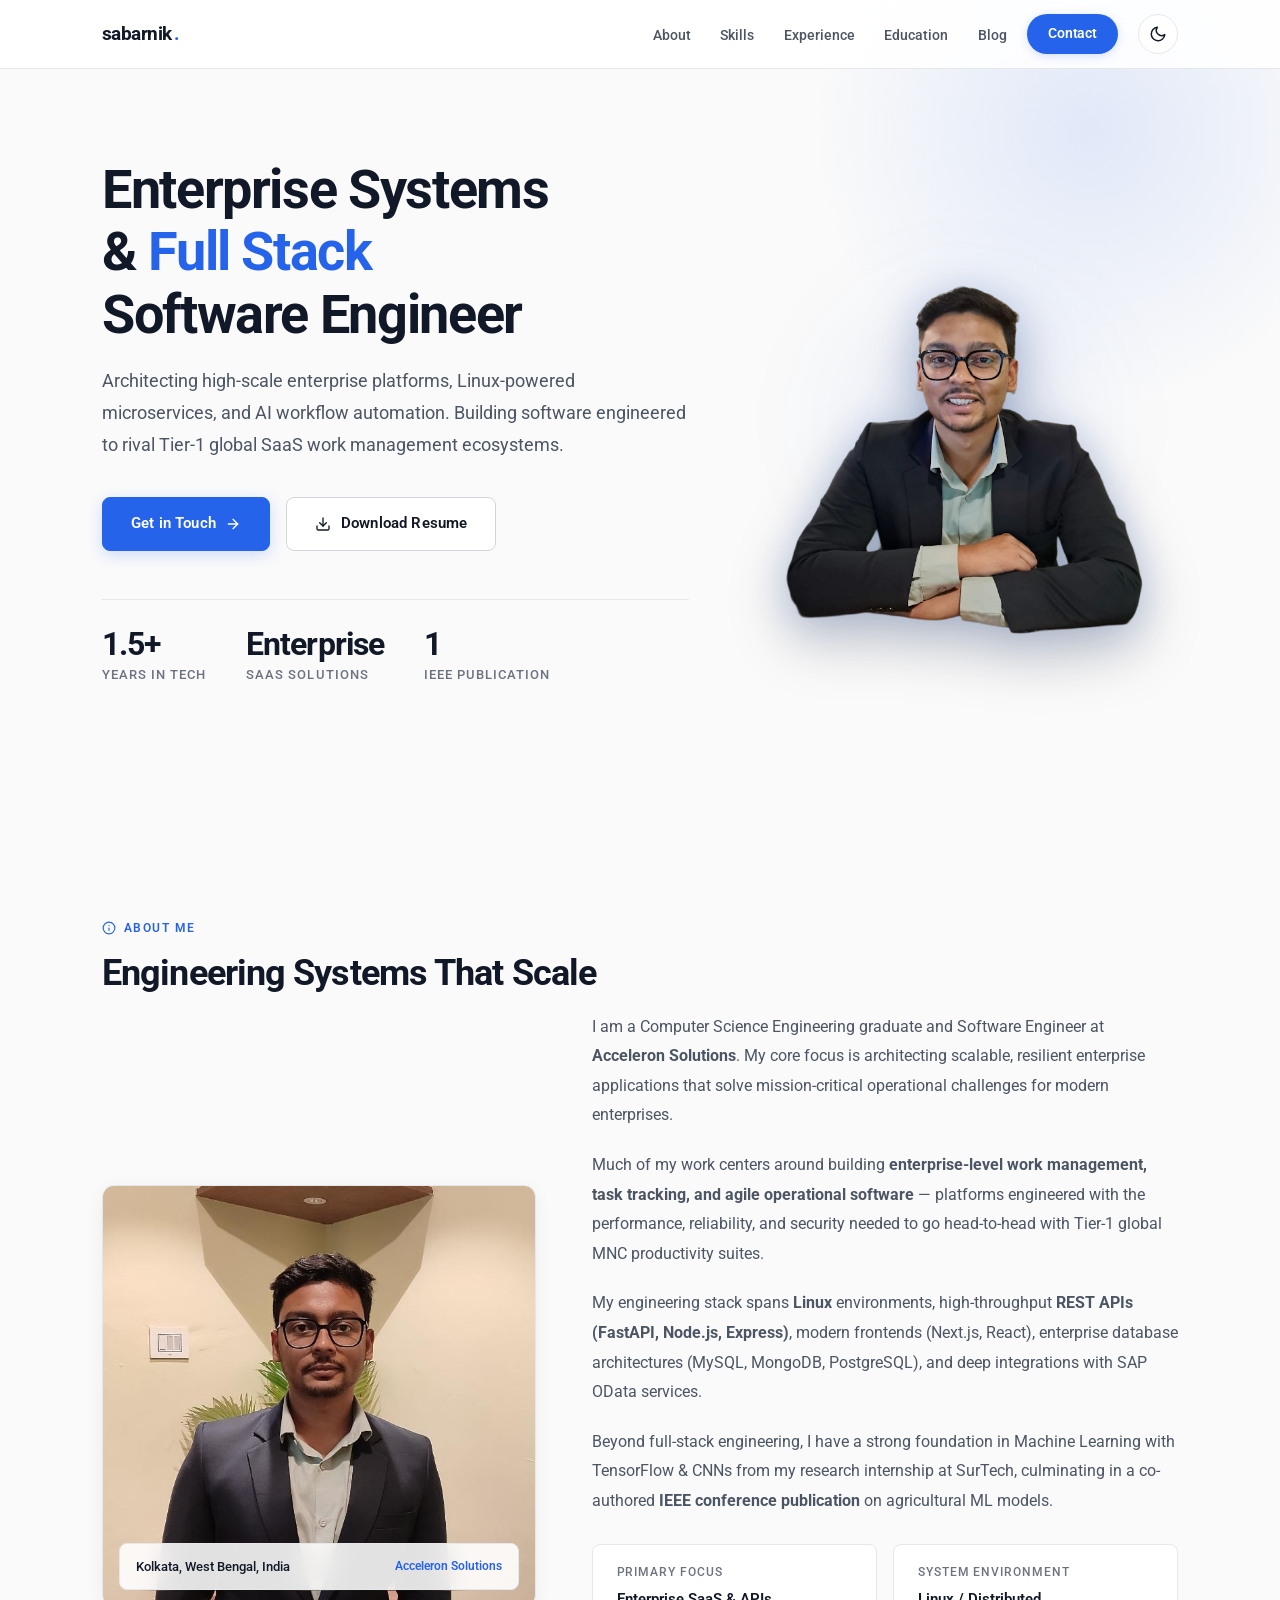
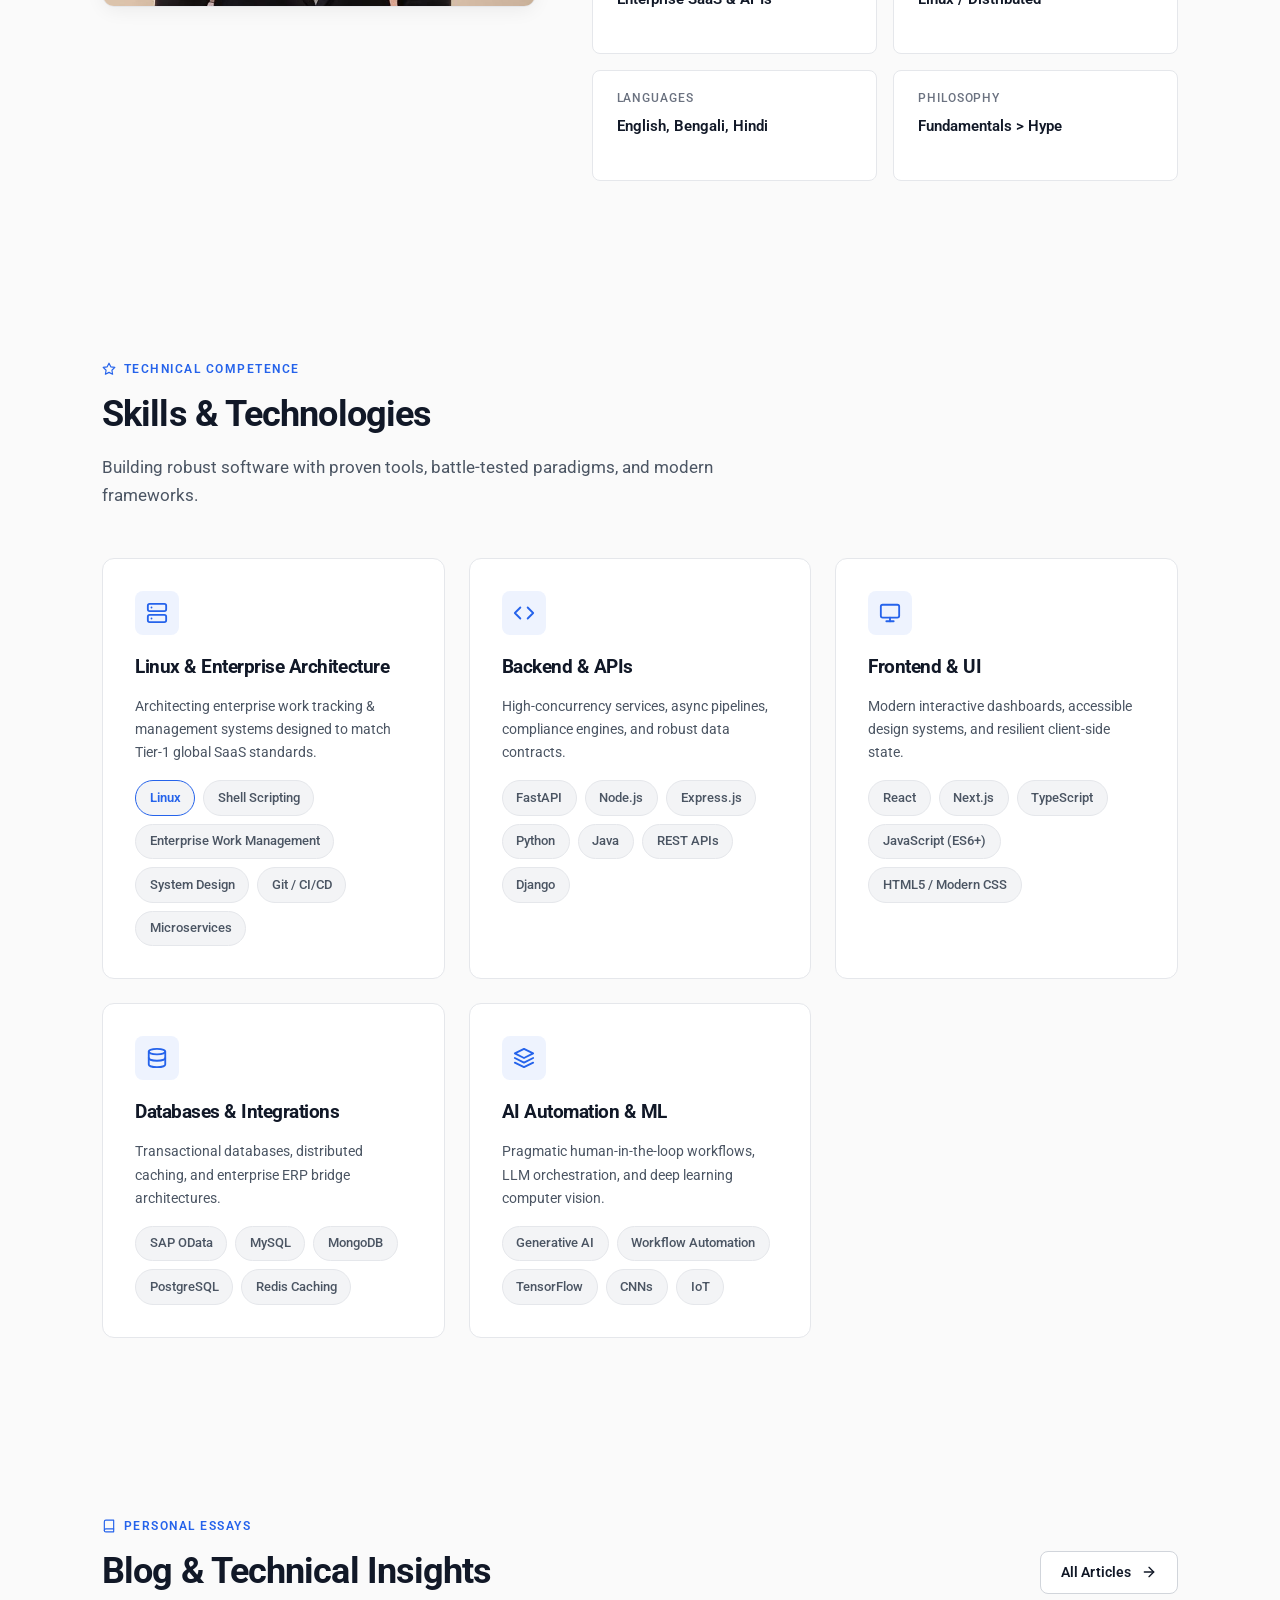
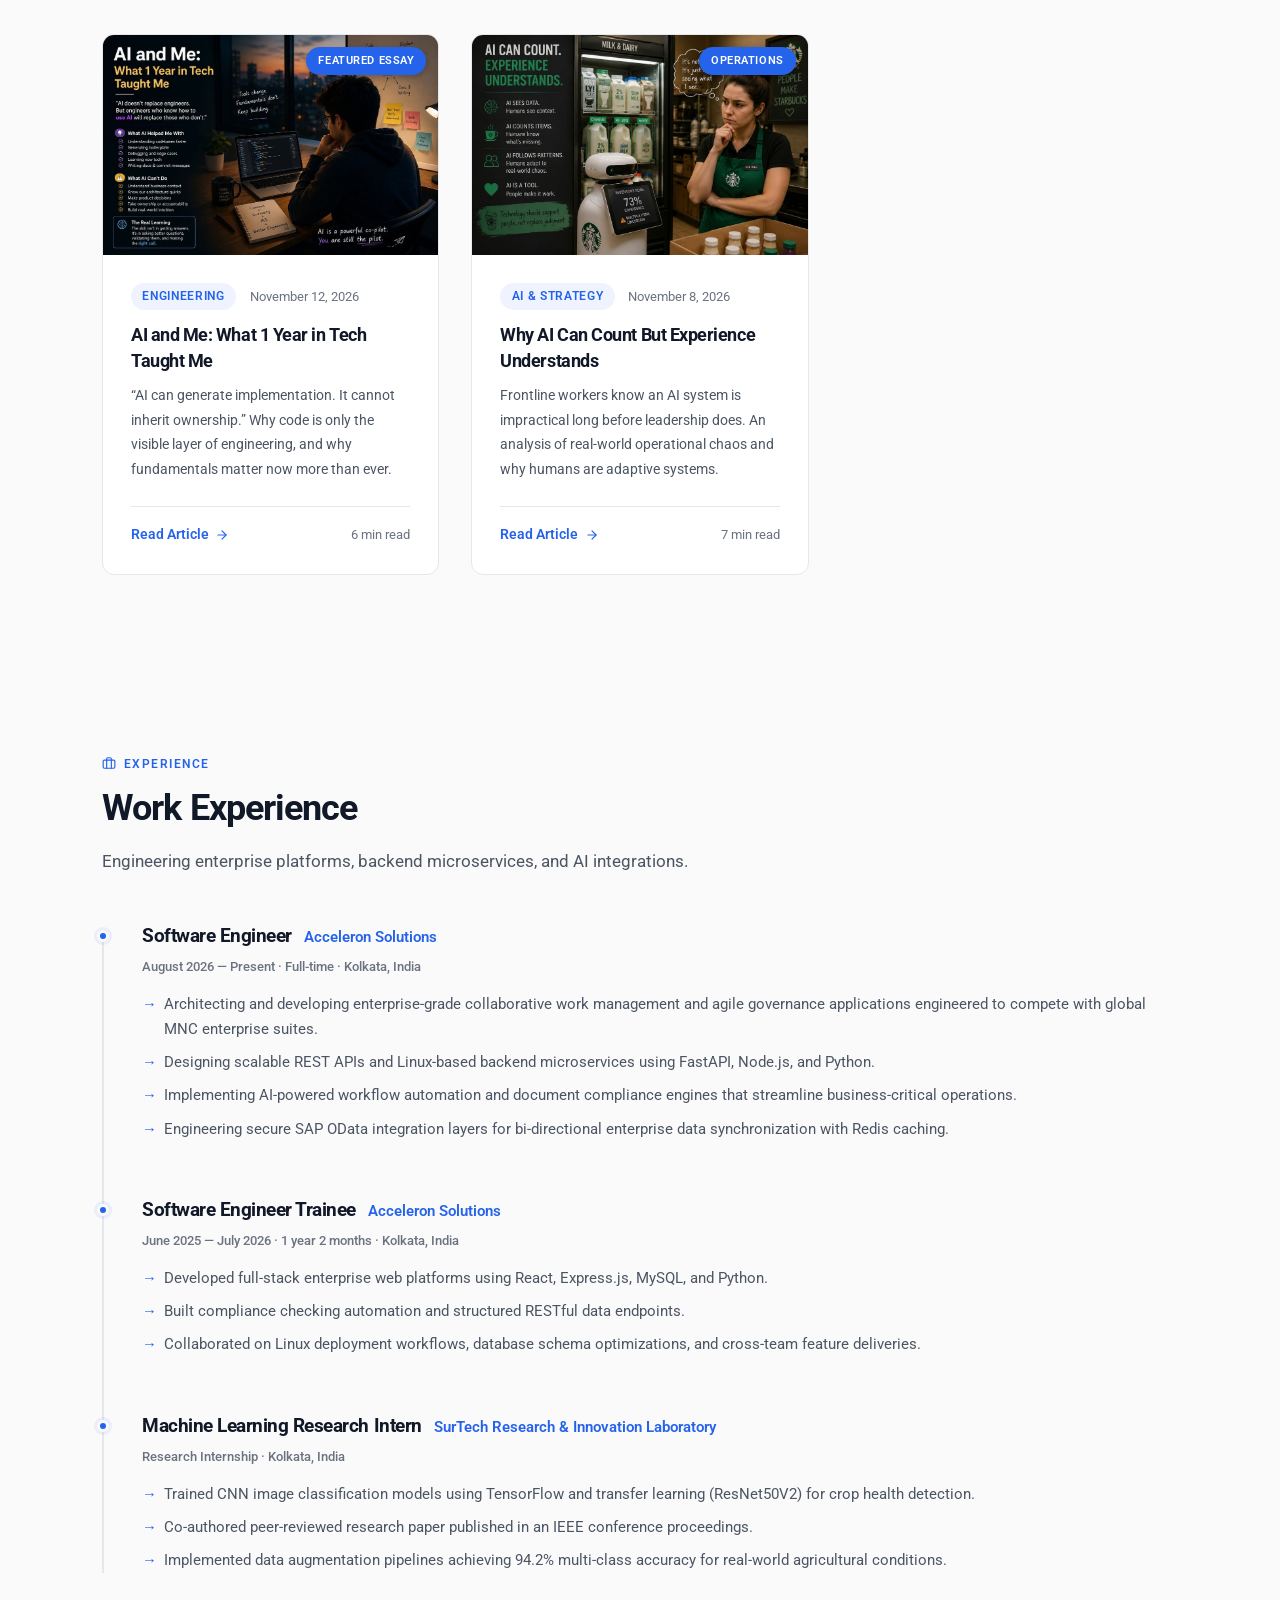
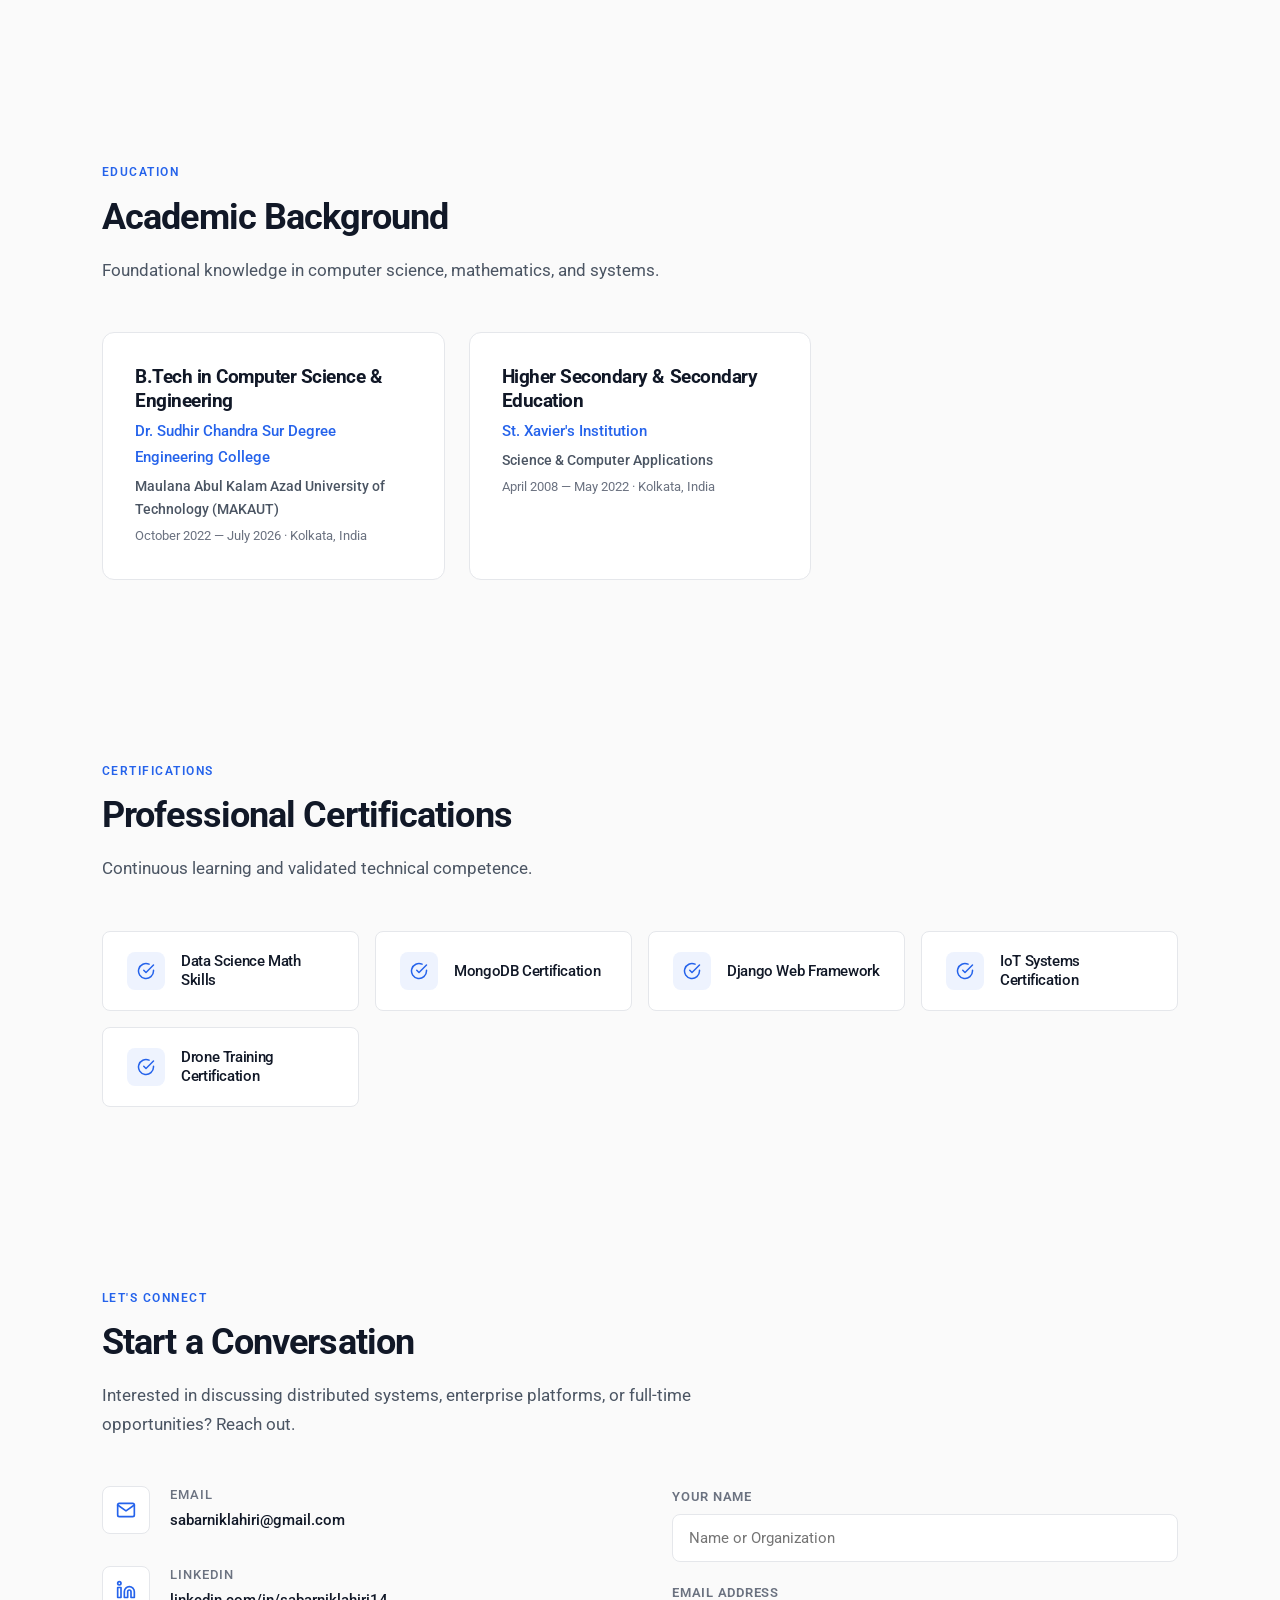
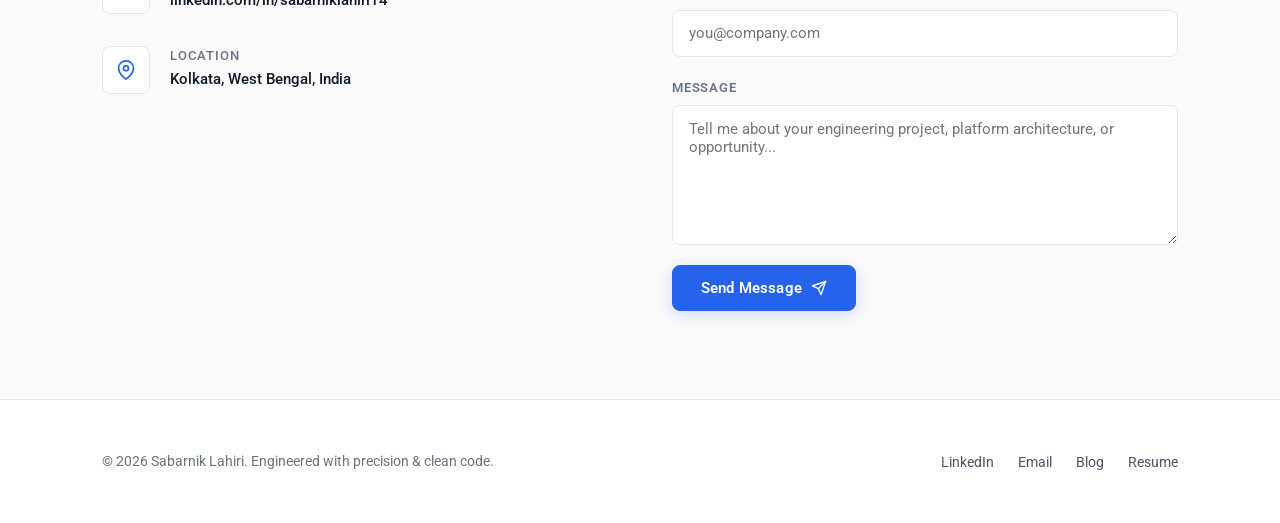
==== commit ca2056eb: "feat: connect contact form to sabarniklahiri@gmail.com with AJAX and spam protection" ====
--- a/index.html
+++ b/index.html
@@ -553,7 +553,12 @@
             </div>
           </div>
         </div>
-        <form class="contact-form" id="contactForm">
+        <form class="contact-form" id="contactForm" action="https://formsubmit.co/sabarniklahiri@gmail.com" method="POST">
+          <input type="hidden" name="_subject" value="New Inquiry from SabarnikLahiri.dev">
+          <input type="hidden" name="_template" value="table">
+          <input type="hidden" name="_captcha" value="false">
+          <!-- Honeypot field for spam prevention -->
+          <input type="text" name="_honey" style="display:none">
           <div class="form-group">
             <label for="name">Your Name</label>
             <input type="text" id="name" name="name" placeholder="Name or Organization" required>
